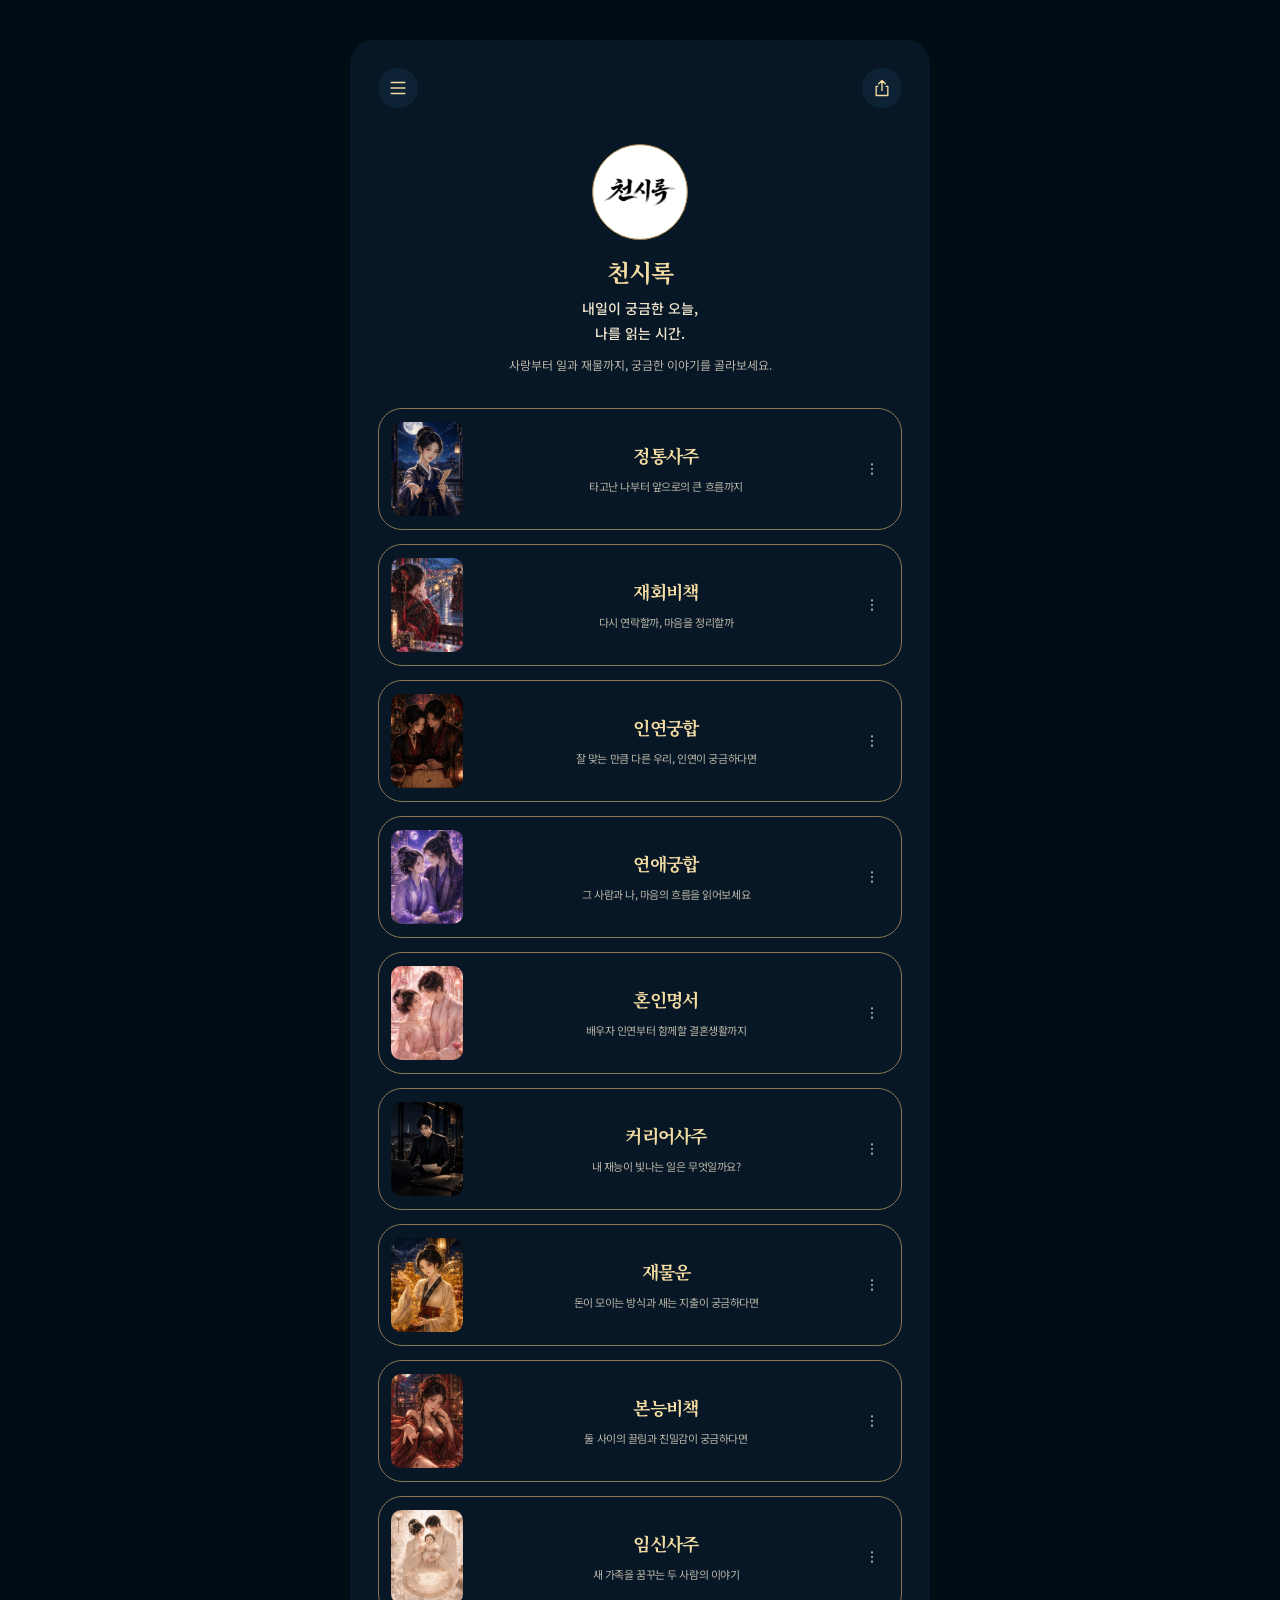
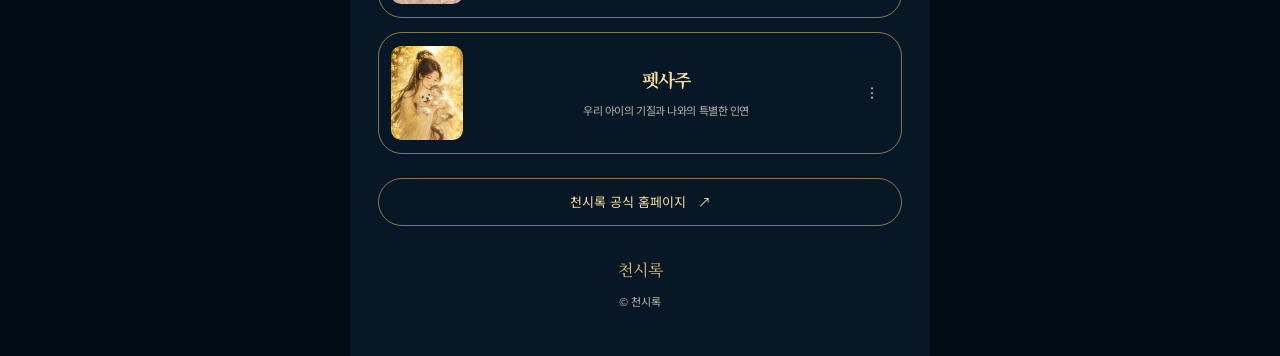
==== saju/index.html @ 18153d10 "Add independent Cheonsirok fortune product links page" ====
<!doctype html>
<html lang="ko">
<head>
  <meta charset="utf-8">
  <meta name="viewport" content="width=device-width, initial-scale=1, viewport-fit=cover">
  <meta name="theme-color" content="#071725">
  <meta name="description" content="사랑부터 일과 재물까지, 내 고민에 맞는 천시록 사주를 찾아보세요.">
  <meta property="og:type" content="website">
  <meta property="og:image" content="https://vulture-lunar.github.io/health-routine/saju/assets/jeongtong-saju.jpg">
  <meta property="og:title" content="천시록 | 내 고민에 맞는 사주 찾기">
  <meta property="og:description" content="사랑부터 일과 재물까지, 궁금한 이야기를 골라보세요.">
  <title>천시록 | 내 고민에 맞는 사주 찾기</title>
  <link rel="preconnect" href="https://fonts.googleapis.com">
  <link rel="preconnect" href="https://fonts.gstatic.com" crossorigin>
  <link rel="stylesheet" href="https://fonts.googleapis.com/css2?family=Noto+Sans+KR:wght@400;500;700;800&family=Noto+Serif+KR:wght@500;600;700&display=swap">
  <link rel="stylesheet" href="../tokens.css?v=links-20261127-1">
  <link rel="stylesheet" href="../theme.css?v=original-restored-20261124-1">
  <link rel="stylesheet" href="../collection.css?v=choice-copy-20261125-1">
  <link rel="stylesheet" href="../links.css?v=customer-copy-20261127-11">
  <link rel="stylesheet" href="page.css?v=1">
  <script src="content.js?v=1" defer></script>
  <script src="page.js?v=1" defer></script>
</head>
<body>
  <header class="channel-header">
    <div class="inner">
      <details class="channel-menu">
        <summary aria-label="메뉴 열기"><svg width="22" height="22" viewBox="0 0 24 24" fill="none" stroke="currentColor" stroke-width="1.6" aria-hidden="true"><path d="M4 6h16M4 12h16M4 18h16"/></svg></summary>
        <nav aria-label="페이지 메뉴"><a href="#top">프로필</a><a href="#readings">사주 보기</a></nav>
      </details>
      <button class="profile-share" type="button" aria-label="페이지 공유하기"><svg width="20" height="20" viewBox="0 0 24 24" fill="none" stroke="currentColor" stroke-width="1.6" stroke-linecap="round" stroke-linejoin="round" aria-hidden="true"><path d="M12 15V3m-4 4 4-4 4 4M7 10H5v11h14V10h-2"/></svg></button>
    </div>
  </header>
  <main>
    <section class="hero" id="top">
      <div class="inner">
        <div class="collection-intro">
          <div class="profile-avatar profile-wordmark" id="profile-mark" aria-hidden="true">命</div>
          <img class="profile-avatar" id="profile-avatar" alt="" width="96" height="96" hidden>
          <h1 id="page-title">천시록</h1>
          <p class="hero-copy" id="page-intro">내일이 궁금한 오늘,<br>나를 읽는 시간.</p>
          <p class="profile-description" id="page-description">사랑부터 일과 재물까지, 궁금한 이야기를 골라보세요.</p>
        </div>
      </div>
    </section>
    <section class="library" id="readings" aria-label="사주 상품 목록">
      <div class="inner">
        <h2 class="visually-hidden">궁금한 사주 이야기</h2>
        <div class="card-grid" id="reading-list"></div>
      </div>
    </section>
  </main>
  <section class="official-home"><div class="inner"><a href="https://www.cheonsirok.co.kr/" target="_blank" rel="noopener noreferrer">천시록 공식 홈페이지 <span aria-hidden="true">↗</span></a></div></section>
  <footer><div class="inner"><div class="footer-brand" id="footer-title">천시록</div><p id="footer-copyright"></p></div></footer>
  <dialog class="share-dialog" id="share-dialog" aria-labelledby="share-heading">
    <div class="share-heading"><h2 id="share-heading">링크 공유하기</h2><button type="button" id="share-close" aria-label="공유 창 닫기">×</button></div>
    <label class="visually-hidden" for="share-url">공유할 링크</label>
    <input id="share-url" type="url" readonly>
    <button type="button" id="share-copy">링크 복사</button>
    <p id="share-status" role="status" aria-live="polite"></p>
  </dialog>
</body>
</html>
---- tokens.css ----
/* Reference palette: the owner's navy, antique gold and walnut channel artwork. */
:root {
  --color-paper: #071725;
  --color-paper-2: #0d2234;
  --color-raised: #122c40;
  --color-ink: #f1e6cf;
  --color-muted: #b9b5a8;
  --color-gold: #dfbb72;
  --color-gold-light: #f4dca3;
  --color-gold-deep: #9a753b;
  --color-rule: #665536;
  --color-rule-soft: #30414b;
  --color-walnut: #302017;
  --color-shadow: #020a12;
  --color-youtube: #ff0033;
  --color-clear: transparent;
  --color-surface-glow: #173449;
  --color-gold-faint: #dfbb721a;
  --color-line-faint: #dfbb7230;
  --space-search-gap: 48px;
  --radius-panel: 20px;
  --ease-gentle: cubic-bezier(.2,.7,.2,1);
  --font-body: 'Noto Sans KR', sans-serif;
  --font-display: 'Noto Serif KR', serif;
  --space-sm: 12px;
  --space-md: 24px;
  --space-lg: 40px;
  --radius-card: 12px;
  --ink: var(--color-ink);
  --muted: var(--color-muted);
  --cream: var(--color-paper);
  --paper: var(--color-paper-2);
  --orange: var(--color-gold);
  --brand-deep: var(--color-gold-light);
  --lime: var(--color-gold-light);
  --line: var(--color-rule-soft);
  --line-2: var(--color-rule);
  --soft-bg: var(--color-raised);
  --font: var(--font-body);
  color-scheme: dark;
}

/* Approved Visual Collection proposal (04), November 2026. */
:root {
  --color-collection-surface: oklch(22% .035 245);
  --color-collection-rule: oklch(44% .025 245);
  --color-collection-rule-soft: oklch(31% .028 245);
  --collection-card-radius: 12px;
  --collection-card-gap: 12px;
}

/* Link profile layout: existing channel palette, reference proportions. */
:root {
  --color-profile-surround: #020c15;
  --color-profile-border: #8b774f;
  --color-profile-backdrop: #020a12b3;
  --radius-link: 999px;
  --radius-profile: 24px;
  --profile-width: 580px;
  --space-link-gap: 14px;
  --font-link: var(--font-body);
}
---- theme.css ----
/* Hallmark · pre-emit critique: P4 H4 E4 S5 R4 V4
 * genre: atmospheric · macrostructure: illustrated split masthead + routine archive
 * theme: custom, user-supplied channel artwork · mobile: verified before release
 */
html, body { overflow-x: clip; }
body { background: var(--color-paper); }
h1,h2,h3 { font-style: normal; overflow-wrap: anywhere; min-width: 0; }
.coral,.peach,.yellow,.green,.lavender,.blue {
  --accent: var(--color-gold); --accent-soft: var(--color-raised);
}
a:focus-visible,button:focus-visible { outline: 2px solid var(--color-gold-light); outline-offset: 4px; }
.channel-header { border-top: 3px solid var(--color-gold-deep); border-bottom: 1px solid var(--color-rule); background: var(--color-paper); }
.channel-header .inner { display:flex; align-items:center; justify-content:space-between; gap:var(--space-sm); padding-block:14px; }
.channel-brand { display:flex; align-items:center; gap:var(--space-sm); }
.channel-brand img { width:54px; height:54px; border-radius:50%; border:1px solid var(--color-gold-deep); }
.channel-brand strong { font-family:var(--font-display); font-size:20px; letter-spacing:-.04em; color:var(--color-gold-light); }
.channel-brand small { display:block; margin-top:3px; font-size:10px; color:var(--color-muted); letter-spacing:.15em; }
.channel-nav { font-size:12px; color:var(--color-gold); white-space:nowrap; border-bottom:1px solid var(--color-rule); padding-block:7px; }
.hero { background:var(--color-paper); border-bottom:1px solid var(--color-rule); }
.hero-art { position:absolute; inset:0 0 0 35%; background-image:linear-gradient(90deg,var(--color-paper),var(--color-clear) 42%),linear-gradient(0deg,var(--color-paper),var(--color-clear) 65%),url('assets/book-of-life.jpg'); background-position:center; background-size:cover; opacity:.8; pointer-events:none; }
.hero .inner { align-items:flex-start; text-align:left; padding-block:64px 48px; }
.hero::before,.hero::after,.orbit { display:none; }
.eyebrow { color:var(--color-muted); background:none; border:0; border-radius:0; padding:0; font-size:11px; letter-spacing:.08em; margin-bottom:22px; }
.eyebrow span { color:var(--color-gold); }
.hero h1 { font-family:var(--font-display); font-weight:700; font-size:clamp(32px,4vw,49px); letter-spacing:-.055em; line-height:1.5; }
.hero h1 em { color:var(--color-gold-light); }
.hero h1 em::after { display:none; }
.hero-copy { color:var(--color-ink); font-size:14px; margin:20px 0 28px; max-width:36em; }
.picker { max-width:570px; padding:22px; border:1px solid var(--color-gold-deep); border-radius:var(--radius-card); background:var(--color-paper-2); box-shadow:0 16px 40px var(--color-shadow); gap:18px; }
.picker-head b { color:var(--color-gold-light); }
.pick { background:var(--color-paper); border-color:var(--color-rule-soft); color:var(--color-ink); font-size:13px; padding:8px 12px 8px 10px; white-space:nowrap; }
.pick .tick { background:var(--color-paper); border-color:var(--color-rule); }
.pick[aria-pressed="true"] { color:var(--color-paper); background:var(--color-gold-light); border-color:var(--color-gold-light); }
.pick[aria-pressed="true"] .tick { color:var(--color-paper); background:var(--color-gold-light); border-color:var(--color-gold-deep); }
.picker-go { background:var(--color-gold); color:var(--color-paper); border-radius:6px; white-space:nowrap; }
.picker-go:not(:disabled):hover { background:var(--color-gold-light); }
.picker-go:disabled { background:var(--color-raised); color:var(--color-muted); border:1px solid var(--color-rule-soft); }
.picker-reset { white-space:nowrap; }
.library { padding-block:var(--space-lg) 24px; }
.archive-heading { margin-bottom:22px; }
.archive-heading p { color:var(--color-gold); font-size:11px; letter-spacing:.12em; margin:0 0 8px; }
.archive-heading h2,.products h2 { font-family:var(--font-display); font-size:28px; font-weight:600; margin:0; letter-spacing:-.04em; }
.filters { flex-wrap:wrap; overflow:visible; gap:8px; padding-bottom:22px; }
.filters button { color:var(--color-muted); background:var(--color-paper-2); border-color:var(--color-rule-soft); border-radius:6px; font-size:13px; padding:9px 12px; white-space:nowrap; }
.filters button[aria-pressed="true"] { background:var(--color-gold); color:var(--color-paper); border-color:var(--color-gold); box-shadow:none; }
.filters button[aria-pressed="true"] span { color:var(--color-paper); }
.card-grid { grid-template-columns:repeat(2,minmax(0,1fr)); gap:14px; }
.card { border:1px solid var(--color-rule-soft); border-radius:var(--radius-card); background:var(--color-paper-2); padding:24px; min-height:190px; gap:18px; }
.card::after { width:110px; height:110px; top:-55px; right:-55px; border-radius:50%; transform:none; border:1px solid var(--color-gold); opacity:.25; }
.card:hover { border-color:var(--color-gold-deep); box-shadow:0 8px 22px var(--color-shadow); }
.card .label { color:var(--color-gold); background:none; padding:0; font-size:12px; }
.card h3 { font-size:18px; font-weight:500; max-width:100%; }
.card-bottom { border-radius:0; border-top:1px solid var(--color-rule-soft); padding:12px 0 0; color:var(--color-gold); background:none; font-size:12px; }
.arrow { color:var(--color-gold); background:none; width:24px; height:24px; }
.card:hover .card-bottom { background:none; color:var(--color-gold-light); }
.card:hover .arrow { background:none; color:var(--color-gold-light); }
.products { padding-block:36px 48px; }
.products h2 { margin-bottom:24px; }
.products-kicker { font-size:11px; font-weight:500; }
.prod-tile { border-radius:var(--radius-card); }
.prod-tile .body { padding:16px; }
.prod-tile .n { font-size:13px; }
.prod-tile .t { font-size:11px; line-height:1.7; }
.landscape { height:180px; background:var(--color-paper) url('assets/golden-landscape.jpg') center 50% / cover; border-block:1px solid var(--color-rule); }
footer { background:var(--color-paper); border-color:var(--color-rule); }
.footer-line { color:var(--color-gold-light); }
.footer-brand { font-family:var(--font-display); color:var(--color-gold); font-size:20px; margin-bottom:8px; }
dialog.sheet { border:1px solid var(--color-rule); border-radius:16px 16px 0 0; }
dialog.sheet::backdrop { background:var(--color-shadow); opacity:.85; }
.sheet-head::before { background:none; border:1px solid var(--color-rule); border-radius:50%; right:-65px; top:-65px; }
.sheet-close { color:var(--color-gold-light); background:var(--color-raised); border-color:var(--color-rule); }
.sheet-head h3 { font-family:var(--font-display); font-weight:600; line-height:1.6; }
.memo,.prod { border-radius:var(--radius-card); }
.memo li.tip { border-color:var(--color-rule); }
.btn { color:var(--color-paper); background:var(--color-gold); border-radius:6px; white-space:nowrap; }
.btn:hover { background:var(--color-gold-light); }
.match .both { color:var(--color-paper); }
@media(min-width:1200px) { .hero-art { background-size:auto 100%; background-repeat:no-repeat; background-position:right center; } }
@media(max-width:767px) {
 .channel-brand strong { font-size:17px; }
 .channel-brand img { width:44px; height:44px; }
 .hero-art { inset:0 0 auto; height:245px; opacity:.95; background-image:linear-gradient(0deg,var(--color-paper),var(--color-clear) 50%),url('assets/book-of-life.jpg'); background-position:center 55%; }
 .hero .inner { padding-top:230px; padding-bottom:32px; }
 .hero h1 { font-size:clamp(28px,6.8vw,43px); line-height:1.5; }
 .hero-copy { font-size:13px; }
 .eyebrow { margin-bottom:16px; }
 .picker { max-width:none; padding:18px; gap:16px; }
 .card-grid { grid-template-columns:minmax(0,1fr); }
 .card { min-height:165px; padding:20px; gap:14px; }
 .archive-heading h2,.products h2 { font-size:25px; }
 .landscape { height:130px; }
}
@media(max-width:374px) {
 .inner { padding-inline:16px; }
 .channel-brand strong { font-size:15px; }
 .channel-brand small { font-size:9px; letter-spacing:.08em; }
 .channel-nav { font-size:11px; }
 .picker { padding:14px; }
 .picker-head b { font-size:14px; }
 .picker-head span { font-size:11px; }
 .pick { font-size:12px; padding:7px 10px; }
 .picker-go { font-size:12px; }
 .picker-reset { font-size:11px; }
 .prod { grid-template-columns:64px minmax(0,1fr); gap:10px; padding:12px; }
 .prod img { width:64px; height:64px; }
 .prod-tile .body { padding:12px; }
}

/* Approved illustration thumbnails: left image, right concern and action. */
.card { display:grid; grid-template-columns:96px minmax(0,1fr); grid-template-rows:auto 1fr auto; column-gap:18px; row-gap:10px; min-height:164px; padding:20px; }
.routine-thumb { grid-column:1; grid-row:1 / 4; width:96px; height:96px; object-fit:cover; align-self:center; border:1px solid var(--color-rule); border-radius:8px; }
.card-top,.card h3,.card-bottom { grid-column:2; }
.card h3 { font-size:16px; line-height:1.6; }
.card-bottom { width:100%; font-weight:500; padding-top:9px; }
@media(max-width:767px) { .card { grid-template-columns:84px minmax(0,1fr); padding:16px; column-gap:14px; min-height:152px; } .routine-thumb { width:84px; height:84px; } }
@media(max-width:374px) { .card { grid-template-columns:70px minmax(0,1fr); padding:14px; column-gap:12px; } .routine-thumb { width:70px; height:70px; } .card h3 { font-size:14px; } }

/* Direct concern search, above the existing picker. */
.concern-search { width:100%; max-width:570px; margin-bottom:20px; }
.concern-search label { display:block; color:var(--color-gold-light); font-size:14px; font-weight:700; margin-bottom:10px; }
.search-field { display:flex; gap:8px; padding:6px; background:var(--color-paper-2); border:1px solid var(--color-gold-deep); border-radius:8px; }
.search-field:focus-within { outline:2px solid var(--color-gold-light); outline-offset:3px; }
.search-field input { flex:1; min-width:0; width:100%; font:inherit; font-size:16px; color:var(--color-ink); background:none; border:0; padding:10px; outline:none; }
.search-field input::placeholder { color:var(--color-muted); opacity:1; }
.search-feedback { margin-top:12px; background:var(--color-paper-2); border:1px solid var(--color-rule); border-radius:8px; padding:12px; }
.search-summary { display:flex; align-items:flex-start; justify-content:space-between; gap:12px; }
.search-summary p { margin:0; color:var(--color-muted); font-size:12px; line-height:1.7; }
.search-summary button { flex:none; border:0; background:none; color:var(--color-gold); cursor:pointer; font-size:12px; padding:0; white-space:nowrap; }
.search-results { max-height:320px; overflow-y:auto; overscroll-behavior:contain; }
.search-result { display:flex; align-items:center; gap:12px; width:100%; text-align:left; background:none; border:0; border-top:1px solid var(--color-rule-soft); padding:12px 2px; cursor:pointer; margin-top:8px; }
.search-result img { flex:none; width:44px; height:44px; object-fit:cover; border-radius:5px; }
.search-result > span:nth-child(2) { flex:1; min-width:0; }
.search-result small { display:block; color:var(--color-gold); font-size:11px; margin-bottom:4px; }
.search-result strong { display:block; color:var(--color-ink); font-size:13px; font-weight:500; overflow-wrap:anywhere; }
.search-result > span:last-child { color:var(--color-gold); }
@media(max-width:767px) { .concern-search { max-width:none; } }
@media(max-width:374px) { .search-field input { padding:10px 6px; } }

/* A quieter search entrance, generous breathing room and softer gold details. */
.hero-copy { color:var(--color-muted); margin-bottom:36px; line-height:1.9; }
.concern-search { margin-bottom:var(--space-search-gap); }
.concern-search label { font-family:var(--font-display); font-size:24px; font-weight:600; line-height:1.6; letter-spacing:-.045em; margin-bottom:8px; }
.search-hint { font-size:12px; line-height:1.8; color:var(--color-muted); margin:0 0 18px; }
.search-field { align-items:center; padding:7px; gap:0; border-radius:14px; border-color:var(--color-rule); background:var(--color-paper-2); box-shadow:0 8px 24px var(--color-shadow); transition:border-color .2s var(--ease-gentle); }
.search-icon { color:var(--color-gold); flex:none; margin-left:12px; margin-right:4px; }
.search-field input { padding:12px 8px; }
.search-feedback { border-radius:14px; padding:16px; border-color:var(--color-rule-soft); }
.picker { padding:26px; border-color:var(--color-rule); border-radius:var(--radius-panel); background:linear-gradient(145deg,var(--color-raised),var(--color-paper-2) 65%); box-shadow:inset 0 1px 0 var(--color-line-faint),0 12px 32px var(--color-shadow); gap:22px; }
.picker-head { align-items:center; padding-bottom:16px; border-bottom:1px solid var(--color-rule-soft); }
.picker-head b { font-size:17px; font-weight:700; letter-spacing:-.04em; }
.picker-head span { font-size:11px; }
.picker-chips { gap:10px 8px; }
.pick { padding:10px 14px 10px 11px; font-weight:500; border-color:var(--color-rule-soft); background:var(--color-paper-2); transition:background .18s var(--ease-gentle),border-color .18s var(--ease-gentle); }
.pick:hover { background:var(--color-gold-faint); border-color:var(--color-gold-deep); }
.pick[aria-pressed="true"] { font-weight:700; background:var(--color-gold-light); }
.picker-go { border-radius:10px; height:52px; }
.picker-go:not(:disabled) { box-shadow:0 4px 16px var(--color-gold-faint); }
.library { padding-top:56px; }
.archive-heading { margin-bottom:28px; }
.filters { gap:10px 8px; padding-bottom:26px; }
.filters button { border-radius:99px; padding:9px 15px; font-weight:500; }
.card-grid { gap:18px; }
.card { border-radius:16px; padding:22px; background:linear-gradient(135deg,var(--color-paper-2),var(--color-paper)); transition:transform .2s var(--ease-gentle),border-color .2s var(--ease-gentle),box-shadow .2s var(--ease-gentle); }
.card::after { display:none; }
.routine-thumb { border-radius:12px; border-color:var(--color-gold-deep); box-shadow:0 4px 16px var(--color-shadow); }
.card-bottom { border-top-color:var(--color-line-faint); font-size:12px; }
.prod-tile { border-radius:16px; }
@media(min-width:768px) {
 .hero-art { inset:0 0 auto 32%; height:740px; background-size:auto 100%; background-position:right top; background-repeat:no-repeat; }
 .hero .inner { padding-bottom:64px; }
}
@media(max-width:767px) {
 .hero-copy { margin-bottom:32px; }
 .concern-search label { font-size:22px; }
 .picker { padding:22px 20px; gap:20px; }
 .card { padding:18px; column-gap:16px; min-height:160px; }
 .library { padding-top:40px; }
}
@media(max-width:374px) {
 .concern-search label { font-size:20px; }
 .search-icon { width:18px; height:18px; margin-left:8px; }
 .search-field input { padding-inline:6px; }
 .picker { padding:20px 16px; }
 .picker-head b { font-size:16px; }
 .pick { padding:9px 12px 9px 10px; }
 .card { padding:16px; column-gap:12px; }
}

/* Channel shortcuts in the page header. */
.header-links { display:flex; align-items:center; gap:20px; }
.channel-youtube { display:inline-flex; align-items:center; justify-content:center; gap:9px; border:1px solid var(--color-rule); border-radius:99px; padding:10px 16px; color:var(--color-gold-light); background:var(--color-gold-faint); font-size:12px; white-space:nowrap; transition:border-color .2s var(--ease-gentle),background .2s var(--ease-gentle); }
.channel-youtube:hover { border-color:var(--color-gold); background:var(--color-raised); }
@media(max-width:600px) {
 .channel-header .inner { flex-wrap:wrap; gap:14px; }
 .header-links { width:100%; justify-content:space-between; gap:12px; padding-top:12px; border-top:1px solid var(--color-rule-soft); }
 .channel-youtube { padding:8px 14px; }
}

/* One latest related Short, followed by up to three popular related Shorts. */
.shorts-section { margin-top:28px; padding-top:24px; border-top:1px solid var(--color-rule); }
.shorts-heading > span { color:var(--color-gold); font-size:11px; letter-spacing:.04em; }
.shorts-heading h4 { margin:6px 0 18px; font-family:var(--font-display); font-size:22px; font-weight:600; color:var(--color-ink); letter-spacing:-.04em; }
.short-main { display:grid; grid-template-columns:minmax(0,.85fr) minmax(0,1fr); align-items:center; gap:18px; padding:14px; border:1px solid var(--color-rule); border-radius:16px; background:var(--color-paper-2); }
.short-poster { position:relative; display:block; overflow:hidden; border-radius:10px; background:var(--color-paper); aspect-ratio:9 / 16; }
.short-poster img { display:block; width:100%; height:100%; object-fit:cover; }
.short-play { position:absolute; bottom:10px; right:10px; width:32px; height:32px; display:grid; place-items:center; border:1px solid var(--color-gold); border-radius:50%; background:var(--color-paper); color:var(--color-gold-light); font-size:12px; }
.short-main-copy { display:flex; flex-direction:column; align-items:flex-start; gap:14px; min-width:0; }
.short-badge { color:var(--color-gold); font-size:10px; line-height:1.7; }
.short-main-copy > strong { font-size:17px; font-weight:600; line-height:1.7; letter-spacing:-.035em; overflow-wrap:anywhere; }
.short-meta { display:block; font-size:10px; line-height:1.8; color:var(--color-muted); font-weight:400; }
.short-watch { font-size:11px; color:var(--color-gold-light); padding-bottom:4px; border-bottom:1px solid var(--color-rule); }
.short-related-label { display:flex; justify-content:space-between; align-items:center; gap:12px; margin:22px 0 12px; font-size:13px; font-weight:600; }
.short-related-label > span { font-size:11px; font-weight:400; color:var(--color-muted); }
.short-related { display:flex; flex-direction:column; gap:12px; }
.short-small { display:grid; grid-template-columns:60px minmax(0,1fr) 14px; gap:14px; align-items:center; border-bottom:1px solid var(--color-rule-soft); padding-bottom:12px; }
.short-small .short-poster { width:60px; border-radius:6px; }
.short-small .short-play { display:none; }
.short-small strong { display:block; font-size:12px; font-weight:500; line-height:1.65; margin-bottom:6px; overflow-wrap:anywhere; }
.short-out { color:var(--color-gold); font-size:12px; }
.short-main:hover,.short-small:hover { border-color:var(--color-gold-deep); }
.shorts-checked { font-size:10px; color:var(--color-muted); line-height:1.8; margin:12px 0 0; }
@media(max-width:374px) { .short-main { padding:10px; gap:12px; } .short-main-copy { gap:10px; } .short-main-copy > strong { font-size:14px; } .shorts-heading h4 { font-size:20px; } }

/* Product carousel: retain all products and official destination links. */
.products h2 { margin-bottom:12px; }
.products-intro { color:var(--color-muted); font-size:13px; line-height:1.8; margin:0 0 22px; }
.prod-grid { display:flex; gap:16px; overflow-x:auto; overscroll-behavior-x:contain; scroll-snap-type:x mandatory; scrollbar-width:thin; scrollbar-color:var(--color-gold-deep) var(--color-paper-2); padding:4px 4px 18px; }
.prod-grid:focus-visible { outline:2px solid var(--color-gold); outline-offset:4px; border-radius:12px; }
.prod-grid .prod-tile { flex:0 0 204px; min-width:0; scroll-snap-align:start; }
.prod-grid .prod-tile img { aspect-ratio:1; object-fit:cover; }
.prod-grid .prod-tile .n { font-size:13px; line-height:1.65; }
.prod-grid .prod-tile .t { font-size:11px; line-height:1.7; }
.product-carousel-toolbar { display:flex; justify-content:space-between; align-items:center; gap:12px; padding-top:14px; }
.product-swipe-hint { color:var(--color-muted); font-size:12px; margin:0; }
.product-carousel-controls { display:flex; align-items:center; gap:8px; }
#product-position { font-size:12px; color:var(--color-gold); font-variant-numeric:tabular-nums; margin-right:6px; white-space:nowrap; }
.product-carousel-controls button { width:42px; height:42px; border:1px solid var(--color-rule); border-radius:50%; background:var(--color-paper-2); color:var(--color-gold-light); cursor:pointer; font-size:20px; }
.product-carousel-controls button:disabled { opacity:.35; cursor:default; }
.product-carousel-controls button:not(:disabled):hover { border-color:var(--color-gold); background:var(--color-raised); }
/* A prominent channel invitation at the bottom of the page. */
.youtube-banner { padding-block:40px; background:var(--color-paper); }
.youtube-panel { display:grid; grid-template-columns:88px minmax(0,1fr) auto; align-items:center; gap:28px; padding:32px; border:1px solid var(--color-gold-deep); border-radius:20px; background:linear-gradient(120deg,var(--color-raised),var(--color-paper-2)); box-shadow:inset 0 1px 0 var(--color-line-faint); }
.youtube-emblem { width:88px; height:88px; border-radius:50%; border:1px solid var(--color-gold); }
.youtube-copy p { font-size:11px; letter-spacing:.08em; color:var(--color-gold); margin:0 0 10px; }
.youtube-copy h2 { font-family:var(--font-display); font-size:26px; font-weight:600; color:var(--color-gold-light); line-height:1.6; letter-spacing:-.04em; margin:0; }
.youtube-copy > span { display:block; margin-top:10px; font-size:12px; line-height:1.8; color:var(--color-muted); }
.youtube-cta { display:inline-flex; align-items:center; justify-content:center; gap:10px; min-height:52px; padding:12px 20px; border-radius:10px; background:var(--color-gold); color:var(--color-paper); font-size:13px; font-weight:700; white-space:nowrap; }
.youtube-cta:hover { background:var(--color-gold-light); }
@media(max-width:767px) {
 .prod-grid .prod-tile { flex-basis:150px; }
 .prod-grid { gap:12px; }
 .prod-grid .prod-tile .body { padding:12px; }
 .products-intro { font-size:12px; }
 .youtube-banner { padding-block:28px; }
 .youtube-panel { grid-template-columns:60px minmax(0,1fr); gap:18px; padding:24px 20px; }
 .youtube-emblem { width:60px; height:60px; align-self:start; margin-top:4px; }
 .youtube-copy h2 { font-size:21px; }
 .youtube-copy > span { font-size:11px; }
 .youtube-copy p { font-size:10px; letter-spacing:0; }
 .youtube-cta { grid-column:1 / -1; width:100%; margin-top:4px; }
}
@media(max-width:374px) {
 .prod-grid .prod-tile { flex-basis:140px; }
 .product-swipe-hint { font-size:10px; }
 .product-carousel-controls button { width:38px; height:38px; }
 .youtube-panel { gap:14px; padding:22px 16px; grid-template-columns:48px minmax(0,1fr); }
 .youtube-emblem { width:48px; height:48px; }
 .youtube-copy h2 { font-size:19px; }
}

/* Four products per swipe page, with native touch and desktop dragging. */
.prod-grid { gap:16px; padding:4px 0 16px; cursor:grab; user-select:none; }
.product-page { flex:0 0 100%; min-width:0; display:grid; grid-template-columns:repeat(4,minmax(0,1fr)); gap:16px; scroll-snap-align:start; scroll-snap-stop:always; align-content:start; }
.prod-grid .prod-tile { min-width:0; scroll-snap-align:none; }
.prod-grid .prod-tile:hover { transform:none; }
.prod-grid.is-dragging { cursor:grabbing; scroll-snap-type:none; }
.prod-grid.is-dragging a { cursor:grabbing; }
/* A single clear channel link, directly after the products and before the closing artwork. */
.youtube-banner { padding-block:0 48px; }
.youtube-channel-card { display:flex; align-items:center; gap:22px; padding:28px 0; border-block:1px solid var(--color-rule); }
.youtube-avatar { flex:none; width:64px; height:64px; border-radius:50%; border:1px solid var(--color-gold-deep); }
.youtube-channel-info { flex:1; min-width:0; }
.youtube-wordmark { display:flex; align-items:center; gap:7px; font-size:12px; color:var(--color-ink); font-weight:700; }
.youtube-wordmark svg { color:var(--color-youtube); }
.youtube-channel-info h2 { font-family:var(--font-display); font-size:23px; font-weight:600; color:var(--color-gold-light); margin:8px 0; letter-spacing:-.04em; }
.youtube-channel-info p { font-size:12px; line-height:1.8; color:var(--color-muted); margin:0; }
.youtube-channel-action { display:flex; gap:12px; align-items:center; flex:none; color:var(--color-gold-light); font-size:13px; padding:13px 18px; border:1px solid var(--color-gold-deep); border-radius:99px; white-space:nowrap; }
.youtube-channel-card:hover .youtube-channel-action { background:var(--color-gold); color:var(--color-paper); }
@media(max-width:767px) {
 .product-page { grid-template-columns:repeat(2,minmax(0,1fr)); gap:12px; }
 .youtube-banner { padding-block:0 32px; }
 .youtube-channel-card { display:grid; grid-template-columns:56px minmax(0,1fr); gap:18px; padding-block:24px; }
 .youtube-avatar { width:56px; height:56px; }
 .youtube-channel-info h2 { font-size:21px; }
 .youtube-channel-action { grid-column:1 / -1; justify-content:center; border-radius:10px; }
}

/* Clear main Short title, followed by a single row of thumbnail-only links. */
.shorts-heading h4 { margin:0 0 20px; }
.short-main { display:flex; flex-direction:column; align-items:center; gap:16px; border:0; padding:0; background:none; }
.short-main > .short-poster { width:min(100%,240px); border:1px solid var(--color-rule); border-radius:14px; }
.short-main-copy { display:block; width:100%; text-align:center; }
.short-main-copy > strong { font-size:16px; font-weight:600; line-height:1.8; max-width:30em; margin-inline:auto; text-wrap:pretty; }
.short-main:hover > .short-poster { border-color:var(--color-gold); }
.short-related-label { margin:26px 0 14px; color:var(--color-gold-light); font-weight:500; }
.short-related { display:grid; grid-template-columns:repeat(3,minmax(0,1fr)); gap:10px; }
.short-small { display:block; min-width:0; padding:0; border:0; border-radius:8px; }
.short-small .short-poster { width:100%; border-radius:8px; border:1px solid var(--color-rule-soft); }
.short-small:hover .short-poster { border-color:var(--color-gold); }
.short-small .short-play { display:none; }
@media(max-width:374px) { .short-main > .short-poster { width:210px; max-width:100%; } .short-main-copy > strong { font-size:15px; } .short-related { gap:8px; } }

/* Keep secondary Shorts in one horizontal row at every viewport width. */
.short-related { display:flex; flex-direction:row; flex-wrap:nowrap; align-items:flex-start; gap:10px; }
.short-related .short-small { flex:0 0 calc((100% - 20px) / 3); min-width:0; }
@media(max-width:374px) { .short-related { gap:8px; } .short-related .short-small { flex-basis:calc((100% - 16px) / 3); } }

/* Load the main YouTube player only after an explicit play action. */
.short-video-shell { width:240px; max-width:100%; aspect-ratio:9 / 16; border:1px solid var(--color-rule); border-radius:14px; overflow:hidden; background:var(--color-paper); }
.short-launch { position:relative; display:block; width:100%; height:100%; padding:0; border:0; background:none; cursor:pointer; }
.short-launch img { display:block; width:100%; height:100%; object-fit:cover; }
.short-launch .short-play { inset:50% auto auto 50%; transform:translate(-50%,-50%); width:62px; height:62px; font-size:23px; padding-left:3px; color:var(--color-paper); background:var(--color-gold-light); border:1px solid var(--color-gold); box-shadow:0 4px 24px var(--color-shadow); }
.short-launch:hover .short-play { background:var(--color-gold); }
.short-launch:focus-visible { outline-offset:-5px; }
.short-video-shell iframe { display:block; width:100%; height:100%; border:0; }
@media(max-width:374px) { .short-video-shell { width:210px; } }

/* Reviewed product information, reachable from the carousel and concern recommendations. */
.prod-tile { width:100%; padding:0; cursor:pointer; text-align:left; font:inherit; color:var(--color-ink); }
.product-open-text { display:block; color:var(--color-gold); font-size:11px; margin-top:8px; }
.product-wordmark { display:flex; flex-direction:column; align-items:center; justify-content:center; gap:10px; width:100%; aspect-ratio:1; background:var(--color-raised); color:var(--color-gold); font-size:19px; letter-spacing:.12em; }
.product-wordmark > span { font-family:var(--font-display); font-size:25px; letter-spacing:-.03em; }
.product-audience,.product-caution-preview { grid-column:1 / -1; margin:0; padding:12px; border-radius:10px; font-size:12px; line-height:1.8; }
.product-audience { background:var(--color-paper); color:var(--color-muted); }
.product-caution-preview { border:1px solid var(--color-rule); color:var(--color-muted); }
.product-audience b,.product-caution-preview b { display:block; font-size:11px; font-weight:600; color:var(--color-gold); margin-bottom:4px; }
.product-card-actions { grid-column:1 / -1; display:grid; grid-template-columns:repeat(2,minmax(0,1fr)); gap:8px; }
.product-card-actions .btn { grid-column:auto; font-size:12px; }
.product-info-button { cursor:pointer; padding:10px 8px; min-height:46px; border:1px solid var(--color-gold-deep); border-radius:6px; font-size:12px; white-space:nowrap; color:var(--color-gold-light); background:var(--color-paper); }
.product-info-button:hover { background:var(--color-raised); }
.product-guide-head { padding-top:28px; }
.product-guide-identity { display:flex; align-items:center; gap:16px; margin:18px 0; padding-right:10px; }
.product-guide-identity img { width:84px; height:84px; object-fit:cover; border:1px solid var(--color-rule); border-radius:12px; }
.product-guide-identity > div { flex:1; min-width:0; }
.product-kind { display:block; font-size:10px; color:var(--color-gold); }
.product-guide-identity h3 { margin:7px 0 0; padding:0; font-size:21px; line-height:1.6; }
.sheet-head .guide-headline { color:var(--color-gold-light); font-size:17px; line-height:1.7; font-weight:600; margin-bottom:12px; }
.guide-section { margin-top:24px; padding-bottom:22px; border-bottom:1px solid var(--color-rule-soft); }
.guide-section h4 { color:var(--color-gold-light); margin:0 0 12px; font-size:15px; font-weight:600; line-height:1.6; }
.guide-section p { margin:0; color:var(--color-ink); font-size:13px; line-height:1.9; }
.guide-list { padding-left:18px; margin:0; display:grid; gap:8px; font-size:13px; color:var(--color-ink); line-height:1.9; }
.guide-list li::marker { color:var(--color-gold); }
.guide-ingredients { display:flex; flex-wrap:wrap; gap:7px; }
.guide-ingredients > span { font-size:12px; padding:7px 10px; border-radius:8px; background:var(--color-raised); border:1px solid var(--color-rule-soft); line-height:1.65; }
.guide-section .guide-small-note,.guide-small-note { font-size:11px; line-height:1.8; color:var(--color-muted); margin:12px 0 0; }
.guide-cautions { padding:18px; border:1px solid var(--color-rule); border-radius:12px; background:var(--color-gold-faint); }
.guide-cautions .guide-allergens { color:var(--color-gold-light); font-size:12px; font-weight:700; margin-bottom:12px; }
.guide-sources { margin-top:22px; font-size:12px; color:var(--color-muted); }
.guide-sources summary { cursor:pointer; padding-block:8px; }
.guide-sources a { display:block; color:var(--color-gold); font-size:11px; line-height:1.8; padding:5px 0; }
.guide-purchase { margin-top:24px; font-size:13px; }
@media(max-width:374px) { .product-info-button,.product-card-actions .btn { font-size:11px; } .product-guide-identity { gap:12px; } .product-guide-identity img { width:64px; height:64px; } .product-guide-identity h3 { font-size:18px; } .guide-cautions { padding:14px; } }

/* Explain the ingredient-to-benefit connection in readable, distinct rows. */
.ingredient-roles { display:grid; gap:16px; }
.ingredient-role { padding:15px; border:1px solid var(--color-rule-soft); border-radius:10px; background:var(--color-paper-2); }
.ingredient-role-head { display:flex; flex-direction:column; align-items:flex-start; gap:6px; margin-bottom:10px; }
.ingredient-role-head h5 { color:var(--color-gold-light); font-size:14px; font-weight:600; line-height:1.7; margin:0; }
.ingredient-role-head > span { font-size:10px; line-height:1.6; color:var(--color-muted); }
.ingredient-role p { color:var(--color-ink); font-size:13px; line-height:1.9; }
.product-guide-head > p:not(.guide-headline) { font-size:14px; line-height:1.95; }
@media(max-width:374px) { .ingredient-role { padding:13px; } }

/* Concern questions: short, sourced explanations revealed on request. */
.memo .insight-intro { margin:8px 0 16px; color:var(--muted); font-size:12px; line-height:1.7; }
.insight-list { margin-top:12px; }
.insight-item { border-top:1px solid var(--color-rule); }
.insight-item:last-child { border-bottom:1px solid var(--color-rule); }
.insight-item summary { display:flex; align-items:center; gap:12px; justify-content:space-between; padding:17px 0; cursor:pointer; list-style:none; font-size:14px; font-weight:600; line-height:1.65; color:var(--color-gold-light); }
.insight-item summary::-webkit-details-marker { display:none; }
.insight-item summary::after { content:'+'; flex:none; font-size:20px; font-weight:400; }
.insight-item[open] summary::after { content:'−'; }
.insight-item summary:focus-visible { outline:2px solid currentColor; outline-offset:3px; border-radius:4px; }
.insight-answer { padding:0 0 18px; }
.insight-answer p { color:var(--color-ink); margin:0; font-size:13px; line-height:1.95; }
.insight-answer a { display:inline-block; margin-top:12px; font-size:10px; line-height:1.6; color:var(--color-muted); text-underline-offset:3px; }
@media(prefers-reduced-motion:no-preference) { .insight-item[open] .insight-answer { animation:insight-reveal .18s ease-out; } }
@keyframes insight-reveal { from { opacity:0; transform:translateY(-3px); } to { opacity:1; transform:translateY(0); } }

/* Product keywords disclose their matching ingredient explanations. */
.product-keywords { display:flex; flex-wrap:wrap; gap:8px; margin:0; padding:0; list-style:none; }
.product-keywords li { margin:0; padding:0; }
.product-point-button { display:flex; align-items:center; gap:10px; min-height:44px; padding:9px 12px; border:1px solid var(--color-gold-deep); border-radius:7px; background:var(--color-gold-faint); color:var(--color-gold-light); font:inherit; font-size:12px; font-weight:600; line-height:1.6; cursor:pointer; text-align:left; }
.product-point-button > span { font-size:15px; font-weight:400; }
.product-point-button:hover { background:var(--color-raised); }
.product-point-button[aria-expanded="true"] { color:var(--color-paper); background:var(--color-gold-light); border-color:var(--color-gold-light); }
.guide-section .point-hint { margin:-4px 0 14px; font-size:11px; color:var(--color-muted); line-height:1.8; }
.product-point-panel { margin-top:14px; padding:17px; border:1px solid var(--color-rule-soft); border-radius:10px; background:var(--color-paper-2); }
.product-point-panel[hidden] { display:none; }
.point-explanation + .point-explanation { border-top:1px solid var(--color-rule-soft); padding-top:14px; margin-top:14px; }
.point-explanation h5 { margin:0 0 8px; color:var(--color-gold-light); font-size:14px; line-height:1.7; overflow-wrap:anywhere; }
.point-explanation p,.product-point-panel > p { margin:0; color:var(--color-ink); font-size:13px; line-height:1.9; }

/* Short paragraphs keep ingredient notes easy to read on mobile. */
.point-explanation p + p { margin-top:12px; }

/* Definition → expected role → mechanism, consistently for each ingredient. */
.ingredient-steps { display:grid; gap:22px; margin:18px 0 0; }
.ingredient-step dt { display:flex; flex-wrap:wrap; align-items:center; gap:10px; margin:0 0 10px; color:var(--color-gold-light); font-size:13px; font-weight:700; line-height:1.6; }
.ingredient-step-label { display:inline-flex; align-items:center; justify-content:center; min-width:62px; padding:5px 10px; border:1px solid var(--color-gold); border-radius:7px; background:var(--color-gold-light); color:var(--color-paper); font-size:13px; font-weight:800; line-height:1.4; letter-spacing:.02em; box-sizing:border-box; }
.ingredient-step dd { margin:0; color:var(--color-ink); font-size:13px; line-height:1.9; overflow-wrap:anywhere; }
---- collection.css ----
/* Hallmark · macrostructure: Visual Collection · theme: user-selected proposal 04
 * genre: atmospheric editorial · nav: channel disclosure menu · footer: existing masthead
 * pre-emit critique: P5 H4 E4 S5 R4 V5 · references: approved mobile home and ingredient view
 */
html,body { overflow-x:clip; }
h1,h2,h3,h4,h5 { font-style:normal; min-width:0; overflow-wrap:anywhere; }
.inner { max-width:1120px; }
.channel-header { border-top:0; border-bottom:1px solid var(--color-collection-rule-soft); }
.channel-header .inner { padding-block:14px; position:relative; }
.channel-brand img { width:42px; height:42px; border:0; }
.channel-brand strong { font-size:21px; color:var(--color-ink); font-weight:700; }
.channel-brand small { font-size:10px; letter-spacing:.08em; }
.channel-menu { position:relative; flex:none; }
.channel-menu summary { display:grid; place-items:center; width:44px; height:44px; cursor:pointer; list-style:none; color:var(--color-ink); border-radius:8px; }
.channel-menu summary::-webkit-details-marker { display:none; }
.channel-menu summary:hover { background:var(--color-paper-2); }
.channel-menu summary:focus-visible { outline:2px solid var(--color-gold-light); outline-offset:3px; }
.channel-menu summary:active { opacity:.7; }
.channel-menu[open] summary { background:var(--color-raised); }
.channel-menu nav { position:absolute; z-index:20; top:calc(100% + 8px); right:0; width:190px; padding:8px; border:1px solid var(--color-collection-rule); border-radius:10px; background:var(--color-paper-2); }
.channel-menu nav a { display:block; padding:12px; min-height:44px; font-size:13px; color:var(--color-ink); white-space:nowrap; border-radius:5px; }
.channel-menu nav a:hover { color:var(--color-gold-light); background:var(--color-raised); }
/* The masthead illustration is a real image; the page remains semantic, selectable UI. */
.hero { background:var(--color-paper); border-bottom:0; }
.hero .inner { display:grid; grid-template-columns:minmax(0,1fr); align-items:start; gap:24px; padding-top:0; padding-bottom:24px; text-align:left; }
.collection-intro,.collection-tools { min-width:0; width:100%; }
.collection-banner { display:block; width:100%; height:auto; aspect-ratio:3 / 1; object-fit:cover; }
.hero h1 { font-family:var(--font-display); font-size:clamp(25px,3.2vw,36px); line-height:1.55; font-weight:700; letter-spacing:-.05em; color:var(--color-ink); margin:14px 0 0; }
.hero h1 span { display:block; font-family:var(--font-body); font-size:.73em; line-height:1.7; font-weight:500; letter-spacing:-.04em; margin-top:2px; }
.hero-copy { color:var(--color-muted); font-size:12px; line-height:1.8; margin:10px 0 0; }
.hero-copy br { display:none; }
.concern-search { width:100%; max-width:none; margin-bottom:24px; }
.concern-search label { color:var(--color-ink); font-family:var(--font-body); font-size:20px; line-height:1.6; font-weight:700; margin-bottom:8px; }
.search-hint { font-size:12px; line-height:1.8; margin-bottom:12px; }
.search-field { min-height:50px; border:1px solid var(--color-collection-rule); border-radius:10px; padding:4px 8px; background:var(--color-paper-2); box-shadow:none; }
.search-icon { margin-left:6px; color:var(--color-ink); }
.search-field input { padding:10px 8px; font-size:16px; }
.picker { padding:0; margin:0; max-width:none; width:100%; background:none; border:0; border-radius:0; box-shadow:none; gap:16px; }
.picker-head { border:0; padding:0; gap:12px; }
.picker-head b { color:var(--color-ink); font-size:18px; }
.picker-head span { font-size:11px; }
.picker-chips { display:grid; grid-template-columns:repeat(4,minmax(0,1fr)); gap:8px; width:100%; }
.pick { position:relative; justify-content:center; min-width:0; min-height:44px; padding:8px 5px; border-radius:9px; border-color:var(--color-collection-rule); background:var(--color-clear); color:var(--color-ink); font-size:12px; white-space:nowrap; }
.pick .tick { display:none; }
.pick:hover { background:var(--color-paper-2); border-color:var(--color-gold); }
.pick[aria-pressed="true"] { color:var(--color-paper); background:var(--color-gold); border-color:var(--color-gold-light); font-weight:700; }
.pick[aria-pressed="true"]::after { content:'✓'; position:absolute; right:3px; top:1px; font-size:9px; }
.picker-actions { width:100%; }
.picker-go { min-height:48px; height:auto; font-size:14px; border-radius:8px; box-shadow:none; }
.picker-go:not(:disabled) { color:var(--color-paper); background:linear-gradient(120deg,var(--color-gold-light),var(--color-gold)); }
.picker-go:disabled { color:var(--color-muted); background:var(--color-paper-2); border-color:var(--color-collection-rule-soft); }
.picker-reset { font-size:12px; }
/* Two image-led topic cards on phones, with a consistent visual rhythm. */
.library { padding-block:12px 40px; }
.archive-heading { margin-bottom:18px; }
.archive-heading > p,.products-kicker { display:none; }
.archive-heading h2,.products h2 { font-family:var(--font-body); font-size:24px; line-height:1.6; font-weight:700; letter-spacing:-.045em; color:var(--color-ink); }
.filters { flex-wrap:nowrap; overflow-x:auto; max-width:100%; gap:6px; padding:0 0 18px; scrollbar-width:none; }
.filters::-webkit-scrollbar { display:none; }
.filters button { flex:none; min-height:40px; font-size:12px; padding:8px 12px; border-radius:8px; border-color:var(--color-collection-rule-soft); background:none; }
.filters button span { display:none; }
.filters button[aria-pressed="true"] { color:var(--color-paper); background:var(--color-gold); border-color:var(--color-gold); }
.card-grid { grid-template-columns:repeat(2,minmax(0,1fr)); gap:var(--collection-card-gap); }
.card { display:flex; flex-direction:column; align-items:stretch; gap:10px; min-height:0; padding:14px; position:relative; border:1px solid var(--color-collection-rule); border-radius:var(--collection-card-radius); background:var(--color-collection-surface); box-shadow:none; text-align:left; transition:none; }
.card::after { display:none; }
.routine-thumb { display:block; width:100%; height:auto; aspect-ratio:1.15; object-fit:cover; object-position:center; align-self:stretch; border:0; border-radius:7px; box-shadow:none; }
.card .card-top { display:block; margin-top:2px; }
.card .label { display:inline-block; color:var(--color-ink); padding:3px 7px; border:1px solid var(--color-collection-rule); border-radius:99px; font-size:10px; line-height:1.5; font-weight:500; background:none; }
.card h3 { color:var(--color-ink); font-size:17px; line-height:1.6; font-weight:700; margin:0; padding:0 18px 0 0; max-width:none; }
.card-bottom { border:0; padding:0; background:none; display:flex; justify-content:flex-end; margin-top:auto; width:100%; min-height:22px; }
.card-bottom > span:first-child { display:none; }
.card .arrow { width:22px; height:22px; color:var(--color-ink); background:none; }
.card:hover { transform:none; border-color:var(--color-gold); box-shadow:none; background:var(--color-paper-2); }
.card:hover .card-bottom,.card:hover .arrow { background:none; color:var(--color-gold); }
.card:active,.prod-tile:active { opacity:.8; }
.card:focus-visible { outline:2px solid var(--color-gold-light); outline-offset:3px; }
/* The existing four-product carousel and video links retain their behavior. */
.products { padding-block:28px 40px; border-top:1px solid var(--color-collection-rule-soft); }
.products h2 { margin-bottom:10px; }
.products-intro { font-size:13px; line-height:1.8; }
.prod-tile { background:var(--color-collection-surface); border-color:var(--color-collection-rule); border-radius:12px; }
.prod-tile .body { padding:14px; }
.prod-tile .n { font-size:14px; }
.product-open-text { color:var(--color-gold); }
.youtube-banner { padding-block:0 36px; }
.youtube-channel-card { border-color:var(--color-collection-rule-soft); }
.youtube-channel-info h2 { font-size:22px; }
.landscape { height:120px; }
/* A real product image heads the sheet; content and seller-only cautions are preserved. */
dialog.sheet { background:var(--color-paper); border:1px solid var(--color-collection-rule); border-radius:18px; }
.sheet-scroll { padding:22px; }
.sheet-head { margin:0; padding:0 0 22px; border-bottom-color:var(--color-collection-rule-soft); background:none; }
.sheet-head::before { display:none; }
.sheet-close { top:0; right:0; width:44px; height:44px; border:0; border-radius:8px; color:var(--color-ink); background:none; font-size:27px; }
.sheet-close:hover { background:var(--color-paper-2); }
.sheet-head > .label { display:inline-block; margin-right:48px; font-size:11px; }
.sheet-head h3 { font-size:24px; line-height:1.6; font-weight:700; }
.sheet-head p { font-size:14px; line-height:1.9; }
.product-sheet-brand { display:flex; align-items:center; gap:10px; padding-right:48px; margin-bottom:24px; color:var(--color-ink); font-family:var(--font-display); font-size:20px; font-weight:700; }
.product-sheet-brand img { width:32px; height:32px; border-radius:50%; }
.product-guide-head > .label { display:none; }
.product-guide-identity { align-items:center; gap:18px; margin:0 0 18px; padding:0; }
.product-guide-identity img { width:92px; height:92px; object-fit:cover; border:0; border-radius:8px; }
.product-kind { width:max-content; max-width:100%; color:var(--color-ink); border:1px solid var(--color-collection-rule); border-radius:99px; padding:2px 8px; font-size:11px; line-height:1.6; }
.product-guide-identity h3 { font-family:var(--font-display); font-size:25px; margin-top:8px; padding:0; line-height:1.5; }
.sheet-head .guide-headline { color:var(--color-ink); font-size:17px; font-family:var(--font-body); font-weight:700; line-height:1.7; }
.product-guide-head > p:not(.guide-headline) { color:var(--color-muted); font-size:14px; line-height:1.9; }
.guide-section { margin-top:0; padding-block:24px; border-bottom:1px solid var(--color-collection-rule-soft); }
.guide-section h4 { color:var(--color-ink); font-size:18px; font-weight:700; margin-bottom:14px; }
.guide-section p,.guide-list { font-size:14px; line-height:1.9; }
.product-point-section { padding-top:22px; }
.guide-section .point-hint { color:var(--color-muted); font-size:12px; margin-bottom:16px; }
.product-keywords { gap:8px; }
.product-point-button { min-height:44px; padding:10px 12px; border:1px solid var(--color-collection-rule); border-radius:8px; background:none; color:var(--color-ink); font-size:13px; line-height:1.6; white-space:nowrap; }
.product-point-button[aria-expanded="true"] { background:linear-gradient(120deg,var(--color-gold-light),var(--color-gold)); color:var(--color-paper); border-color:var(--color-gold); }
.product-point-button:active { transform:translateY(1px); }
.product-point-button:disabled { opacity:.5; cursor:not-allowed; }
.product-point-panel { padding:0; margin-top:24px; border:0; border-radius:0; background:none; }
.point-explanation + .point-explanation { margin-top:28px; padding-top:28px; border-top:1px solid var(--color-collection-rule-soft); }
.ingredient-heading { display:flex; align-items:center; gap:18px; margin-bottom:20px; }
.ingredient-heading h5 { margin:0; color:var(--color-ink); font-family:var(--font-display); font-size:24px; font-weight:700; line-height:1.6; }
.ingredient-art { flex:none; width:108px; height:88px; object-fit:contain; }
.ingredient-steps { display:grid; gap:0; margin:0; }
.ingredient-step { display:grid; grid-template-columns:58px minmax(0,1fr); gap:6px 14px; padding-block:20px; border-bottom:1px solid var(--color-collection-rule-soft); }
.ingredient-step:first-child { padding-top:0; }
.ingredient-step:last-child { border-bottom:0; padding-bottom:0; }
.ingredient-step dt { display:contents; margin:0; }
.ingredient-step-label { grid-column:1; grid-row:1 / 3; align-self:start; min-width:0; width:58px; padding:4px 6px; color:var(--color-paper); background:linear-gradient(120deg,var(--color-gold-light),var(--color-gold)); border:0; border-radius:7px; font-family:var(--font-display); font-size:13px; font-weight:700; line-height:1.5; letter-spacing:0; }
.ingredient-step-title { grid-column:2; color:var(--color-ink); font-size:16px; font-weight:700; line-height:1.6; }
.ingredient-step dd { grid-column:2; margin:0; color:var(--color-ink); font-size:14px; font-weight:400; line-height:1.9; overflow-wrap:anywhere; }
.guide-cautions { margin-top:24px; padding:18px; background:var(--color-paper-2); border:1px solid var(--color-collection-rule-soft); border-radius:10px; }
.guide-cautions h4 { font-size:16px; }
.guide-cautions .guide-list { font-size:13px; }
.guide-purchase { min-height:48px; font-size:14px; }
.guide-section .guide-small-note { font-size:12px; }
.memo { background:var(--color-paper-2); border:1px solid var(--color-collection-rule-soft); padding:18px; }
.insight-item summary { font-size:14px; }
.insight-answer p { font-size:14px; }
@media(min-width:48rem) {
 .hero .inner { grid-template-columns:minmax(0,1fr) minmax(0,1fr); gap:48px; padding-top:28px; padding-bottom:32px; }
 .collection-intro { align-self:start; }
 .collection-tools { padding-top:18px; }
 .collection-banner { aspect-ratio:2.25; object-fit:cover; }
 .card-grid { grid-template-columns:repeat(3,minmax(0,1fr)); gap:18px; }
 .card { padding:18px; }
 .library { padding-top:28px; }
}
@media(min-width:70rem) { .card-grid { grid-template-columns:repeat(4,minmax(0,1fr)); } }
@media(max-width:47.99rem) {
 .channel-header .inner { padding-block:10px; }
 .channel-brand img { width:36px; height:36px; }
 .channel-brand strong { font-size:19px; }
 .channel-brand small { display:none; }
 .hero .inner { gap:20px; }
 .collection-banner { width:calc(100% + 40px); max-width:none; margin-inline:-20px; height:132px; aspect-ratio:auto; object-fit:cover; }
 .hero h1 { font-size:24px; margin-top:10px; }
 .hero h1 span { font-size:16px; }
 .hero-copy { font-size:11px; }
 .concern-search label { font-size:18px; }
 .search-hint { font-size:11px; }
 .picker-head b { font-size:17px; }
 .picker-head span { font-size:10px; }
 .pick { font-size:11px; min-height:40px; }
 .archive-heading h2,.products h2 { font-size:21px; }
 .filters button { min-height:40px; font-size:11px; }
 .card { gap:9px; padding:12px; }
 .card h3 { font-size:15px; line-height:1.65; padding-right:0; }
 .card .label { font-size:10px; padding:2px 6px; }
 .card-bottom { min-height:18px; }
 .card .arrow { height:18px; }
 .sheet-scroll { padding:20px; }
 .product-sheet-brand { font-size:18px; margin-bottom:20px; }
 .product-guide-identity { gap:14px; }
 .product-guide-identity img { width:78px; height:78px; }
 .product-guide-identity h3 { font-size:22px; }
 .product-point-button { font-size:12px; }
 .ingredient-heading h5 { font-size:22px; }
 .ingredient-art { width:96px; height:80px; }
 .youtube-channel-info h2 { font-size:21px; }
 dialog.sheet { border-radius:18px 18px 0 0; border-bottom:0; }
}
@media(max-width:23rem) {
 .channel-brand strong { font-size:17px; }
 .inner { padding-inline:16px; }
 .collection-banner { width:calc(100% + 32px); margin-inline:-16px; height:120px; }
 .hero h1 { font-size:21px; }
 .hero h1 span { font-size:14px; }
 .picker-chips { grid-template-columns:repeat(3,minmax(0,1fr)); }
 .pick { font-size:11px; }
 .card { padding:10px; }
 .card h3 { font-size:14px; }
 .sheet-scroll { padding:18px 16px; }
 .product-guide-identity h3 { font-size:20px; }
 .product-guide-identity img { width:64px; height:64px; }
 .ingredient-step { grid-template-columns:52px minmax(0,1fr); column-gap:10px; }
 .ingredient-step-label { width:52px; font-size:12px; }
 .ingredient-step-title { font-size:15px; }
 .ingredient-heading { gap:12px; }
 .ingredient-heading h5 { font-size:20px; }
 .ingredient-art { width:80px; height:70px; }
}
@media(prefers-reduced-motion:reduce) { *,*::before,*::after { transition:none!important; animation:none!important; } }

/* Continue a health question into the ingredients of its existing related products. */
.insight-product-links { display:flex; flex-wrap:wrap; gap:8px; margin-top:16px; }
.insight-product-link { display:inline-flex; align-items:center; justify-content:center; gap:10px; min-height:44px; max-width:100%; padding:8px 12px; border:1px solid var(--color-collection-rule); border-radius:7px; background:var(--color-paper); color:var(--color-gold-light); font:inherit; font-size:12px; line-height:1.6; cursor:pointer; white-space:normal; text-align:left; }
.insight-product-link:hover { border-color:var(--color-gold); background:var(--color-raised); }
.insight-product-link:focus-visible { outline:2px solid var(--color-gold-light); outline-offset:3px; }
.insight-product-link:active { opacity:.75; }
.insight-product-link:disabled { opacity:.5; cursor:not-allowed; }
.insight-sources { margin-top:12px; }
.insight-answer .insight-sources a { display:block; margin-top:0; padding-block:3px; }

/* Hallmark · component: bottom product selection disclosure · approved navy/gold
 * pre-emit critique: P5 H4 E4 S5 R5 V4 · scope: product collection below videos only
 */
.routine-product-choice { margin-top:32px; border:1px solid var(--color-collection-rule); border-radius:12px; background:var(--color-paper-2); }
.routine-product-choice summary { display:flex; align-items:center; list-style:none; cursor:pointer; color:var(--color-gold-light); }
.routine-product-choice summary::-webkit-details-marker { display:none; }
.routine-product-choice > summary { gap:14px; min-height:96px; padding:16px; border-radius:11px; }
.routine-product-choice > summary img { width:64px; height:64px; object-fit:contain; flex:none; }
.routine-product-choice > summary small { display:block; margin-bottom:5px; color:var(--color-muted); font-size:11px; line-height:1.6; }
.routine-product-choice > summary strong { display:block; color:var(--color-gold-light); font-size:16px; font-weight:600; line-height:1.6; white-space:nowrap; }
.routine-product-choice > summary::after { content:'+'; margin-left:auto; flex:none; color:var(--color-gold); font-size:22px; font-weight:400; }
.routine-product-choice[open] > summary::after { content:'−'; }
.routine-product-choice summary:focus-visible { outline:2px solid var(--color-gold-light); outline-offset:3px; }
.routine-product-choice summary:active { opacity:.75; }
.routine-choice-body { padding:0 16px 16px; }
.routine-choice-criteria { border-top:1px solid var(--color-collection-rule-soft); }
.routine-choice-criteria h4 { margin:16px 0 0; color:var(--color-gold-light); font-size:13px; line-height:1.7; }
.routine-choice-criteria dl { margin:0; }
.routine-choice-criteria dl > div { position:relative; padding:16px 0 16px 16px; border-bottom:1px solid var(--color-collection-rule-soft); }
.routine-choice-criteria dl > div::before { content:''; position:absolute; left:0; top:22px; width:4px; height:12px; border-radius:2px; background:var(--color-gold-deep); }
.routine-choice-criteria dt { color:var(--color-muted); font-size:11px; line-height:1.7; }
.routine-choice-criteria dd { margin:5px 0 0; color:var(--color-ink); font-size:14px; line-height:1.8; overflow-wrap:anywhere; }
.routine-product-reveal > summary { justify-content:space-between; gap:12px; min-height:48px; margin-top:12px; padding-block:8px; font-size:13px; line-height:1.7; white-space:nowrap; }
.routine-product-reveal > summary::after { content:'↓'; flex:none; font-size:20px; }
.routine-product-reveal[open] > summary::after { content:'↑'; }
.routine-product-reveal .picks { display:grid; grid-template-columns:minmax(0,1fr); gap:16px; margin-top:12px; }
@media(hover:hover) {
 .routine-product-choice > summary:hover { background:var(--color-raised); }
 .routine-product-reveal > summary:hover { color:var(--color-ink); }
}
@media(max-width:23rem) {
 .routine-product-choice > summary { gap:10px; padding:12px; }
 .routine-product-choice > summary img { width:52px; height:60px; }
 .routine-product-choice > summary strong { font-size:14px; }
 .routine-product-choice > summary small { font-size:10px; }
 .routine-choice-body { padding-inline:12px; }
 .routine-choice-criteria dd { font-size:13px; }
}

/* Selection criteria open the existing product information dialog directly. */
.routine-criteria-links { list-style:none; padding:0; margin:0; }
.routine-criteria-links li { border-bottom:1px solid var(--color-collection-rule-soft); }
.routine-criterion-button { display:grid; grid-template-columns:minmax(0,1fr) 20px; gap:5px 10px; width:100%; min-height:44px; padding:16px 8px; border:0; border-radius:6px; background:none; color:var(--color-ink); font:inherit; text-align:left; cursor:pointer; }
.criterion-label { grid-column:1; color:var(--color-ink); font-size:16px; font-weight:600; line-height:1.7; }
.criterion-value { grid-column:1; color:var(--color-muted); font-size:14px; line-height:1.8; overflow-wrap:anywhere; }
.criterion-arrow { grid-column:2; grid-row:1 / 3; align-self:center; color:var(--color-gold); font-size:18px; }
.criterion-action { grid-column:1; margin-top:3px; color:var(--color-gold-light); font-size:10px; line-height:1.7; }
.routine-criterion-button:focus-visible { outline:2px solid var(--color-gold-light); outline-offset:2px; }
.routine-criterion-button:active { background:var(--color-paper); }
.routine-criterion-button:disabled { opacity:.5; cursor:not-allowed; }
@media(hover:hover) { .routine-criterion-button:hover { background:var(--color-raised); } }
@media(max-width:23rem) { .criterion-value { font-size:13px; } }

.picker-hint { margin:0; color:var(--color-muted); font-size:12px; line-height:1.8; }
@media(max-width:47.99rem) { .picker-hint { font-size:11px; } }
---- links.css ----
/* Hallmark · pre-emit critique: P5 H5 E4 S5 R5 V4
 * genre: minimal link profile · source: https://linktr.ee/today_good_tip
 * theme: existing channel navy / antique gold · structure: profile + single link column
 * Existing health details, products, search, selection and videos keep their implementation.
 */
html { background:var(--color-profile-surround); }
html,body { overflow-x:clip; }
body { max-width:var(--profile-width); margin:40px auto 0; min-height:calc(100dvh - 40px); background:var(--color-paper); border-radius:var(--radius-profile) var(--radius-profile) 0 0; }
body::before { display:none; }
.inner { max-width:var(--profile-width); padding-inline:28px; }
.channel-header { position:relative; border:0; background:none; }
.channel-header .inner { padding-block:28px 0; display:flex; justify-content:space-between; flex-wrap:nowrap; }
.channel-menu summary,.profile-share { width:40px; height:40px; min-height:40px; border:0; border-radius:50%; display:grid; place-items:center; background:var(--color-paper-2); color:var(--color-gold-light); cursor:pointer; }
.channel-menu nav { left:0; right:auto; }
.profile-share:hover,.channel-menu summary:hover { background:var(--color-raised); }
.profile-share:focus-visible,.link-share:focus-visible { outline:2px solid var(--color-gold-light); outline-offset:3px; }
.hero { border:0; background:none; }
.hero .inner { display:block; padding-top:36px; padding-bottom:32px; text-align:center; }
.collection-intro { display:flex; flex-direction:column; align-items:center; text-align:center; }
.profile-avatar { width:96px; height:96px; object-fit:cover; border:1px solid var(--color-gold-deep); border-radius:50%; display:block; }
.hero h1 { font-family:var(--font-display); font-size:24px; line-height:1.5; font-weight:700; letter-spacing:-.03em; margin:14px 0 0; color:var(--color-gold-light); }
.hero-copy { font-family:var(--font-body); font-size:14px; line-height:1.8; font-weight:500; margin:6px 0 0; color:var(--color-ink); max-width:none; }
.hero-copy br { display:block; }
.profile-description { margin:8px 0 0; color:var(--color-muted); font-size:12px; line-height:1.8; }
.library { padding:0; border:0; }
.card-grid { display:flex; flex-direction:column; gap:var(--space-link-gap); }
.link-row { position:relative; width:100%; min-width:0; border:1px solid var(--color-profile-border); border-radius:var(--radius-link); background:var(--color-clear); transition:background 150ms ease; }
.link-row:hover { background:var(--color-paper-2); }
.link-row .card { display:grid; grid-template-columns:48px minmax(0,1fr) 48px; align-items:center; gap:8px; width:100%; min-height:64px; margin:0; padding:7px; border:0; border-radius:var(--radius-link); background:none; color:var(--color-ink); box-shadow:none; transform:none; text-align:center; cursor:pointer; }
.link-row .card::after { display:none; }
.link-row .card:hover { background:none; transform:none; border:0; box-shadow:none; }
.link-row .routine-thumb { display:block; width:48px; height:48px; aspect-ratio:1; object-fit:cover; border:0; border-radius:50%; box-shadow:none; }
.link-title { min-width:0; font-family:var(--font-link); font-size:15px; line-height:1.5; font-weight:500; white-space:nowrap; }
.link-share { position:absolute; right:7px; top:50%; transform:translateY(-50%); display:grid; place-items:center; width:44px; height:44px; padding:0; border:0; border-radius:50%; background:none; color:var(--color-muted); cursor:pointer; }
.link-share:hover { color:var(--color-gold-light); background:var(--color-raised); }
.link-row .card:focus-visible { outline:2px solid var(--color-gold-light); outline-offset:4px; }
.discovery { padding-block:24px; }
.discovery-tools > summary { display:flex; align-items:center; justify-content:center; gap:12px; min-height:44px; list-style:none; font-size:13px; cursor:pointer; color:var(--color-muted); white-space:nowrap; }
.discovery-tools > summary::-webkit-details-marker { display:none; }
.discovery-tools[open] > summary { margin-bottom:24px; color:var(--color-gold-light); }
.discovery-tools[open] > summary svg { transform:rotate(180deg); }
.discovery-tools .collection-tools { display:block; }
.discovery-tools .filters { margin-top:20px; padding-bottom:0; flex-wrap:wrap; overflow:visible; }
.discovery-tools .concern-search label { font-size:17px; }
.discovery-tools .picker-chips { grid-template-columns:repeat(3,minmax(0,1fr)); }
.discovery-tools .picker-head { flex-wrap:wrap; }
.youtube-banner { padding-block:0 24px; border:0; }
.youtube-channel-card { display:flex; align-items:center; justify-content:space-between; gap:12px; padding:8px 18px 8px 8px; min-height:64px; border:1px solid var(--color-profile-border); border-radius:var(--radius-link); background:none; }
.youtube-avatar { width:48px; height:48px; border-radius:50%; }
.youtube-channel-info { flex:1; min-width:0; text-align:center; }
.youtube-channel-info h2 { margin:0; color:var(--color-ink); font-family:var(--font-link); font-size:15px; line-height:1.5; font-weight:500; white-space:nowrap; }
.youtube-channel-info p,.youtube-wordmark { display:none; }
.youtube-channel-action { font-size:0; min-width:24px; }
.youtube-channel-action span { font-size:18px; color:var(--color-gold); }
footer { padding:20px 0 36px; text-align:center; background:none; border:0; }
footer .footer-brand { font-size:16px; margin:0 0 8px; }
footer .footer-line { display:none; }
footer p { font-size:11px; color:var(--color-muted); }
.visually-hidden { position:absolute; width:1px; height:1px; padding:0; margin:-1px; overflow:hidden; clip-path:inset(50%); white-space:nowrap; border:0; }
.share-dialog { width:calc(100% - 40px); max-width:400px; padding:24px; background:var(--color-paper-2); color:var(--color-ink); border:1px solid var(--color-profile-border); border-radius:var(--radius-panel); }
.share-dialog::backdrop { background:var(--color-profile-backdrop); }
.share-heading { display:flex; align-items:center; justify-content:space-between; gap:16px; margin-bottom:20px; }
.share-heading h2 { font-size:18px; margin:0; }
#share-close { width:44px; height:44px; border:0; background:none; color:var(--color-ink); font-size:26px; cursor:pointer; }
#share-url { width:100%; min-width:0; padding:12px; border:1px solid var(--color-rule); border-radius:8px; background:var(--color-paper); color:var(--color-ink); font-size:14px; }
#share-copy { width:100%; min-height:44px; margin-top:12px; border:0; border-radius:var(--radius-link); background:var(--color-gold); color:var(--color-paper); font-family:var(--font-body); font-weight:700; cursor:pointer; white-space:nowrap; }
#share-status { font-size:12px; min-height:1.8em; margin:12px 0 0; color:var(--color-muted); }
@media(max-width:600px) {
  html { background:var(--color-paper); }
  body { margin:0; border-radius:0; min-height:100dvh; }
  .inner { padding-inline:max(20px,env(safe-area-inset-left)); }
  .channel-header .inner { padding-top:max(20px,env(safe-area-inset-top)); }
  .hero .inner { padding-top:28px; padding-bottom:28px; }
  .link-title { font-size:14px; }
}
@media(max-width:374px) {
  .inner { padding-inline:16px; }
  .link-row .card { grid-template-columns:44px minmax(0,1fr) 36px; gap:4px; }
  .link-row .routine-thumb { width:44px; height:44px; }
  .link-share { right:3px; width:36px; }
  .link-title { font-size:13px; }
  .hero h1 { font-size:23px; }
  .profile-description { font-size:11px; }
}
@media(prefers-reduced-motion:reduce) { .link-row { transition:none; } }
/* Reset the earlier collection card's spanning thumbnail tracks. */
.link-row .routine-thumb { grid-column:1; grid-row:1; align-self:center; }
.link-row .link-title { grid-column:2; grid-row:1; align-self:center; }
.link-row .card { grid-template-rows:minmax(0,1fr); }
.youtube-channel-action { display:block; width:24px; min-height:0; height:auto; padding:0; border:0; border-radius:0; background:none; box-shadow:none; }
.youtube-channel-card:hover .youtube-channel-action { background:none; color:var(--color-gold-light); }
@media(max-width:374px) { .youtube-channel-info h2 { font-size:13px; } }
/* Product rows use the brand stores' packshots, one product per seller link. */
.link-row .product-link .routine-thumb { object-fit:contain; background:var(--color-ink); }
.link-row .product-link .link-title { font-size:14px; letter-spacing:-.03em; }
@media(max-width:374px) { .link-row .product-link .link-title { font-size:12px; letter-spacing:-.05em; } }
/* Benefit-led rows: existing anatomical illustrations and product-specific copy. */
.link-row .product-link { grid-template-columns:64px minmax(0,1fr) 28px; gap:10px; min-height:104px; padding:12px; border-radius:var(--radius-profile); }
.link-row:has(.product-link) { border-radius:var(--radius-profile); }
.link-row .product-link .routine-thumb { width:64px; height:64px; object-fit:cover; border-radius:14px; background:var(--color-paper); }
.link-copy { grid-column:2; grid-row:1; display:flex; flex-direction:column; align-items:center; gap:5px; min-width:0; }
.link-effect { display:block; color:var(--color-gold-light); font-family:var(--font-body); font-size:16px; line-height:1.55; font-weight:700; letter-spacing:-.04em; white-space:nowrap; }
.link-row .product-link .link-title { display:block; font-size:12px; font-weight:500; line-height:1.6; letter-spacing:-.04em; }
.link-detail { display:block; color:var(--color-muted); font-size:11px; line-height:1.6; letter-spacing:-.04em; white-space:normal; text-wrap:balance; }
@media(max-width:600px) {
  .link-row .product-link { grid-template-columns:56px minmax(0,1fr) 20px; padding:12px 8px; gap:6px; }
  .link-row .product-link .routine-thumb { width:56px; height:64px; }
  .link-effect { font-size:14px; }
  .link-row .product-link .link-title { font-size:12px; }
  .link-row:has(.product-link) .link-share { width:32px; right:2px; }
}
@media(max-width:374px) {
  .link-row .product-link { grid-template-columns:48px minmax(0,1fr) 16px; gap:4px; }
  .link-row .product-link .routine-thumb { width:48px; height:60px; }
  .link-effect { font-size:13px; }
  .link-row .product-link .link-title { font-size:11px; }
  .link-detail { font-size:10px; }
}
/* Photographic purpose images; product names stay out of the link labels. */
.link-row .product-link .routine-thumb { object-fit:cover; object-position:center; }
.link-copy { gap:8px; }
---- saju/page.css ----
/* Existing profile design and tokens, adapted to an independent fortune page. */
* { box-sizing:border-box; }
html { scroll-behavior:smooth; }
body { font-family:var(--font-body); color:var(--color-ink); font-size:16px; line-height:1.5; word-break:keep-all; -webkit-font-smoothing:antialiased; }
a { color:inherit; text-decoration:none; }
button,input { font:inherit; }
button { color:inherit; }
img { max-width:100%; display:block; }
[hidden] { display:none!important; }
h1,h2,h3 { font-style:normal; min-width:0; overflow-wrap:anywhere; }
.profile-wordmark { display:grid; place-items:center; background:var(--color-paper-2); color:var(--color-gold-light); font-family:var(--font-display); font-size:48px; }
#reading-list { padding-bottom:24px; }
@media(prefers-reduced-motion:reduce) { html { scroll-behavior:auto; } }
:root { --color-brand-paper:#fff; }
#profile-avatar { object-fit:contain; padding:10px; background:var(--color-brand-paper); }
#reading-list .product-link { grid-template-columns:72px minmax(0,1fr) 20px; gap:12px; min-height:120px; }
#reading-list .routine-thumb { width:72px; height:94px; border-radius:10px; object-fit:cover; object-position:center; }
#reading-list .link-effect { font-family:var(--font-display); font-size:18px; }
@media(max-width:600px) {
  #reading-list .product-link { grid-template-columns:64px minmax(0,1fr) 20px; gap:8px; min-height:110px; }
  #reading-list .routine-thumb { width:64px; height:82px; }
  #reading-list .link-effect { font-size:17px; }
}
@media(max-width:374px) {
  #reading-list .product-link { grid-template-columns:56px minmax(0,1fr) 16px; gap:6px; }
  #reading-list .routine-thumb { width:56px; height:72px; }
  #reading-list .link-effect { font-size:16px; }
}
.official-home { padding:0 0 12px; }
.official-home a { display:flex; align-items:center; justify-content:center; gap:12px; min-height:48px; border:1px solid var(--color-profile-border); border-radius:var(--radius-link); color:var(--color-gold-light); font-size:13px; white-space:nowrap; }
.official-home a:hover { background:var(--color-paper-2); }
.official-home a:focus-visible { outline:2px solid var(--color-gold-light); outline-offset:3px; }
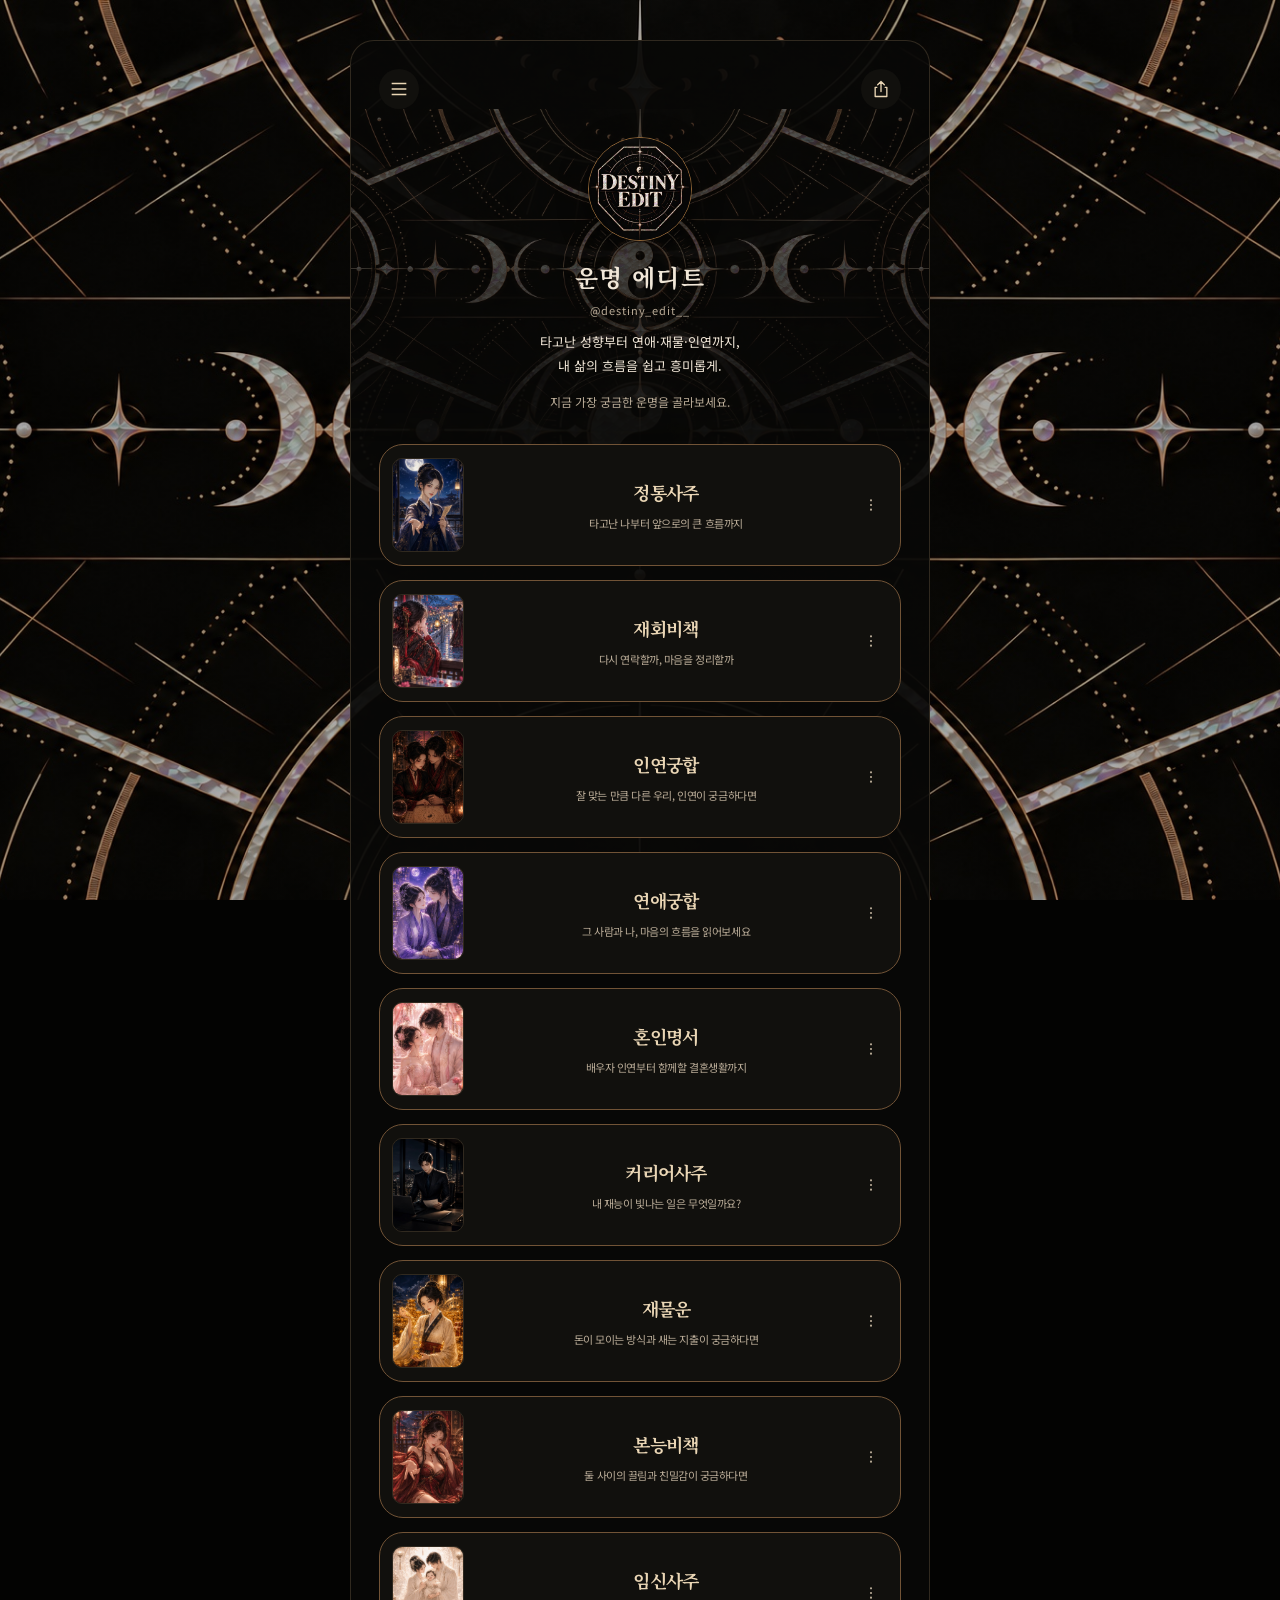
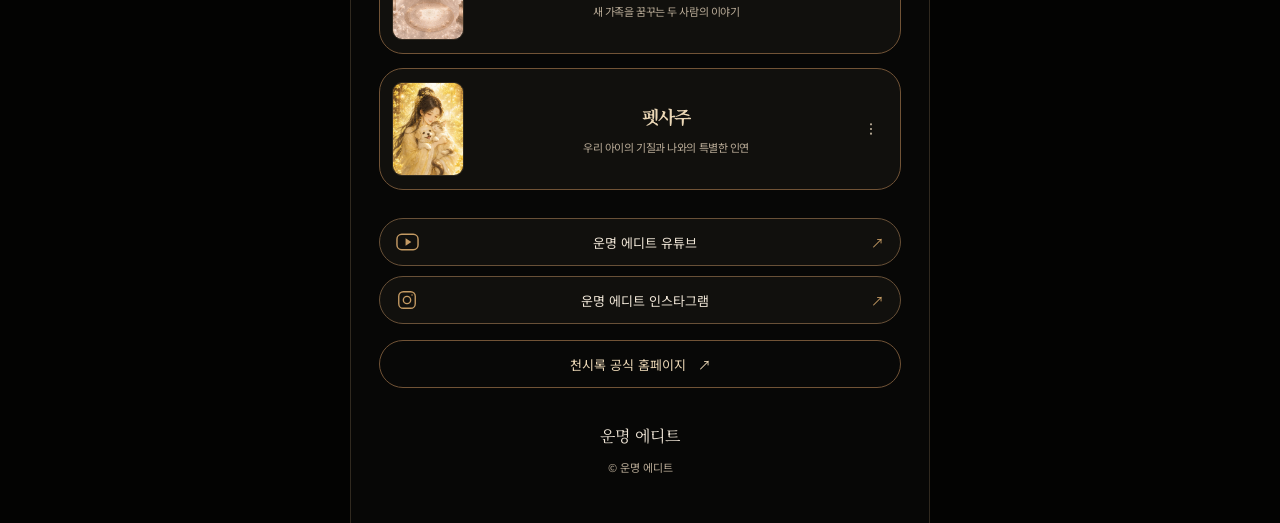
==== commit ffd93475: "Rebrand fortune link page for Destiny Edit channel identity" ====
--- a/saju/index.html
+++ b/saju/index.html
@@ -4,12 +4,12 @@
   <meta charset="utf-8">
   <meta name="viewport" content="width=device-width, initial-scale=1, viewport-fit=cover">
   <meta name="theme-color" content="#071725">
-  <meta name="description" content="사랑부터 일과 재물까지, 내 고민에 맞는 천시록 사주를 찾아보세요.">
+  <meta name="description" content="운명 에디트에서 타고난 성향과 연애, 재물, 인연의 흐름을 쉽고 흥미롭게 만나보세요.">
   <meta property="og:type" content="website">
-  <meta property="og:image" content="https://vulture-lunar.github.io/health-routine/saju/assets/jeongtong-saju.jpg">
-  <meta property="og:title" content="천시록 | 내 고민에 맞는 사주 찾기">
-  <meta property="og:description" content="사랑부터 일과 재물까지, 궁금한 이야기를 골라보세요.">
-  <title>천시록 | 내 고민에 맞는 사주 찾기</title>
+  <meta property="og:image" content="https://vulture-lunar.github.io/health-routine/saju/assets/destiny-hero.jpg">
+  <meta property="og:title" content="운명 에디트 | 궁금했던 내 운명의 이야기">
+  <meta property="og:description" content="지금 가장 궁금한 운명을 골라보세요.">
+  <title>운명 에디트 | 궁금했던 내 운명의 이야기</title>
   <link rel="preconnect" href="https://fonts.googleapis.com">
   <link rel="preconnect" href="https://fonts.gstatic.com" crossorigin>
   <link rel="stylesheet" href="https://fonts.googleapis.com/css2?family=Noto+Sans+KR:wght@400;500;700;800&family=Noto+Serif+KR:wght@500;600;700&display=swap">
@@ -17,16 +17,17 @@
   <link rel="stylesheet" href="../theme.css?v=original-restored-20261124-1">
   <link rel="stylesheet" href="../collection.css?v=choice-copy-20261125-1">
   <link rel="stylesheet" href="../links.css?v=customer-copy-20261127-11">
-  <link rel="stylesheet" href="page.css?v=1">
-  <script src="content.js?v=1" defer></script>
-  <script src="page.js?v=1" defer></script>
+  <link rel="stylesheet" href="page.css?v=destiny-20261127-2">
+  <link rel="stylesheet" href="tokens.css?v=destiny-20261127-2">
+  <script src="content.js?v=destiny-20261127-2" defer></script>
+  <script src="page.js?v=destiny-20261127-2" defer></script>
 </head>
 <body>
   <header class="channel-header">
     <div class="inner">
       <details class="channel-menu">
         <summary aria-label="메뉴 열기"><svg width="22" height="22" viewBox="0 0 24 24" fill="none" stroke="currentColor" stroke-width="1.6" aria-hidden="true"><path d="M4 6h16M4 12h16M4 18h16"/></svg></summary>
-        <nav aria-label="페이지 메뉴"><a href="#top">프로필</a><a href="#readings">사주 보기</a></nav>
+        <nav aria-label="페이지 메뉴"><a href="#top">프로필</a><a href="#readings">사주 보기</a><a href="#channels">채널 모아보기</a></nav>
       </details>
       <button class="profile-share" type="button" aria-label="페이지 공유하기"><svg width="20" height="20" viewBox="0 0 24 24" fill="none" stroke="currentColor" stroke-width="1.6" stroke-linecap="round" stroke-linejoin="round" aria-hidden="true"><path d="M12 15V3m-4 4 4-4 4 4M7 10H5v11h14V10h-2"/></svg></button>
     </div>
@@ -37,9 +38,10 @@
         <div class="collection-intro">
           <div class="profile-avatar profile-wordmark" id="profile-mark" aria-hidden="true">命</div>
           <img class="profile-avatar" id="profile-avatar" alt="" width="96" height="96" hidden>
-          <h1 id="page-title">천시록</h1>
-          <p class="hero-copy" id="page-intro">내일이 궁금한 오늘,<br>나를 읽는 시간.</p>
-          <p class="profile-description" id="page-description">사랑부터 일과 재물까지, 궁금한 이야기를 골라보세요.</p>
+          <h1 id="page-title">운명 에디트</h1>
+          <p class="profile-handle">@destiny_edit__</p>
+          <p class="hero-copy" id="page-intro">타고난 성향부터 연애·재물·인연까지,<br>내 삶의 흐름을 쉽고 흥미롭게.</p>
+          <p class="profile-description" id="page-description">지금 가장 궁금한 운명을 골라보세요.</p>
         </div>
       </div>
     </section>
@@ -50,8 +52,14 @@
       </div>
     </section>
   </main>
+  <section class="channel-links" id="channels" aria-label="운명 에디트 채널">
+    <div class="inner">
+      <a href="https://www.youtube.com/@%EC%9A%B4%EB%AA%85%EC%97%90%EB%94%94%ED%8A%B8" target="_blank" rel="noopener noreferrer"><svg width="23" height="18" viewBox="0 0 24 18" aria-hidden="true"><rect x="1" y="1" width="22" height="16" rx="5" fill="none" stroke="currentColor" stroke-width="1.5"/><path d="m10 5 6 4-6 4Z" fill="currentColor"/></svg><span>운명 에디트 유튜브</span><span aria-hidden="true">↗</span></a>
+      <a href="https://www.instagram.com/destiny_edit__/" target="_blank" rel="noopener noreferrer"><svg width="22" height="22" viewBox="0 0 24 24" fill="none" stroke="currentColor" stroke-width="1.5" aria-hidden="true"><rect x="3" y="3" width="18" height="18" rx="5"/><circle cx="12" cy="12" r="4"/><circle cx="17.5" cy="6.5" r=".8" fill="currentColor" stroke="none"/></svg><span>운명 에디트 인스타그램</span><span aria-hidden="true">↗</span></a>
+    </div>
+  </section>
   <section class="official-home"><div class="inner"><a href="https://www.cheonsirok.co.kr/" target="_blank" rel="noopener noreferrer">천시록 공식 홈페이지 <span aria-hidden="true">↗</span></a></div></section>
-  <footer><div class="inner"><div class="footer-brand" id="footer-title">천시록</div><p id="footer-copyright"></p></div></footer>
+  <footer><div class="inner"><div class="footer-brand" id="footer-title">운명 에디트</div><p id="footer-copyright"></p></div></footer>
   <dialog class="share-dialog" id="share-dialog" aria-labelledby="share-heading">
     <div class="share-heading"><h2 id="share-heading">링크 공유하기</h2><button type="button" id="share-close" aria-label="공유 창 닫기">×</button></div>
     <label class="visually-hidden" for="share-url">공유할 링크</label>
--- a/saju/page.css
+++ b/saju/page.css
@@ -30,3 +30,50 @@
 .official-home a { display:flex; align-items:center; justify-content:center; gap:12px; min-height:48px; border:1px solid var(--color-profile-border); border-radius:var(--radius-link); color:var(--color-gold-light); font-size:13px; white-space:nowrap; }
 .official-home a:hover { background:var(--color-paper-2); }
 .official-home a:focus-visible { outline:2px solid var(--color-gold-light); outline-offset:3px; }
+/* Hallmark · pre-emit critique: P5 H5 E5 S5 R5 V4
+ * genre: atmospheric profile · theme: supplied Destiny Edit identity
+ * black / antique gold / mother-of-pearl · existing product link structure
+ */
+html {
+  background-color:var(--color-profile-surround);
+  background-image:linear-gradient(var(--color-background-veil),var(--color-background-veil)),url('assets/destiny-wide.jpg');
+  background-position:center top;
+  background-size:cover;
+  background-attachment:fixed;
+}
+body { background:var(--color-body-overlay); border:1px solid var(--color-rule-soft); border-bottom:0; }
+.channel-header { z-index:2; }
+.hero { position:relative; overflow:hidden; }
+.hero::before {
+  content:""; display:block; position:absolute; inset:0; pointer-events:none;
+  background:url('assets/destiny-hero.jpg') center center / cover no-repeat;
+  opacity:.30;
+  mask-image:linear-gradient(to bottom,var(--color-mask-solid) 40%,var(--color-clear));
+}
+.hero .inner { position:relative; z-index:1; padding-top:28px; }
+#profile-avatar { width:104px; height:104px; padding:0; object-fit:cover; border:1px solid var(--color-gold-deep); background:var(--color-brand-paper); box-shadow:0 8px 28px var(--color-avatar-shadow); }
+.hero h1 { color:var(--color-ink); letter-spacing:.06em; margin-top:18px; }
+.profile-handle { margin:7px 0 5px; font-size:11px; color:var(--color-muted); letter-spacing:.08em; }
+.hero-copy { font-size:13px; font-weight:400; line-height:1.9; }
+.profile-description { margin-top:12px; font-size:12px; }
+#reading-list .link-row { background:var(--color-paper-2); border-color:var(--color-profile-border); }
+#reading-list .link-row:hover { background:var(--color-raised); }
+#reading-list .routine-thumb { border:1px solid var(--color-rule-soft); }
+#reading-list .link-effect { color:var(--color-gold-light); }
+.channel-links { padding:4px 0 16px; }
+.channel-links .inner { display:grid; grid-template-columns:minmax(0,1fr); gap:10px; }
+.channel-links a { display:flex; align-items:center; gap:12px; padding:12px 16px; min-height:48px; border:1px solid var(--color-rule); border-radius:var(--radius-link); background:var(--color-paper-2); color:var(--color-ink); font-size:13px; white-space:nowrap; }
+.channel-links a svg { flex:none; color:var(--color-gold); }
+.channel-links a > span:first-of-type { flex:1; text-align:center; }
+.channel-links a > span:last-child { color:var(--color-gold); }
+.channel-links a:hover { background:var(--color-raised); }
+.channel-links a:focus-visible { outline:2px solid var(--color-gold-light); outline-offset:3px; }
+.official-home a { background:var(--color-paper); }
+footer { padding-top:24px; }
+footer .footer-brand { color:var(--color-ink); }
+@media(max-width:600px) {
+  body { border:0; }
+  html { background-size:auto 100dvh; }
+  .hero .inner { padding-top:24px; }
+  .hero::before { background-size:auto 100%; }
+}
--- a/saju/tokens.css
+++ b/saju/tokens.css
@@ -0,0 +1,23 @@
+/* Destiny Edit · user supplied black, antique gold and mother-of-pearl identity. */
+:root {
+  --color-paper:#080807;
+  --color-paper-2:#11100d;
+  --color-raised:#1d1913;
+  --color-ink:#f1e7d8;
+  --color-muted:#b9ab97;
+  --color-gold:#c49a63;
+  --color-gold-light:#ead6b5;
+  --color-gold-deep:#8f6537;
+  --color-rule:#685037;
+  --color-rule-soft:#30291f;
+  --color-profile-surround:#030302;
+  --color-profile-border:#715336;
+  --color-profile-backdrop:#000000b3;
+  --color-brand-paper:#080807;
+  --color-background-veil:#03030255;
+  --color-body-overlay:#080807ed;
+  --color-avatar-shadow:#00000080;
+  --color-pearl-pink:#dbc6cf;
+  --color-pearl-blue:#c5d0dc;
+  --color-mask-solid:#000;
+}
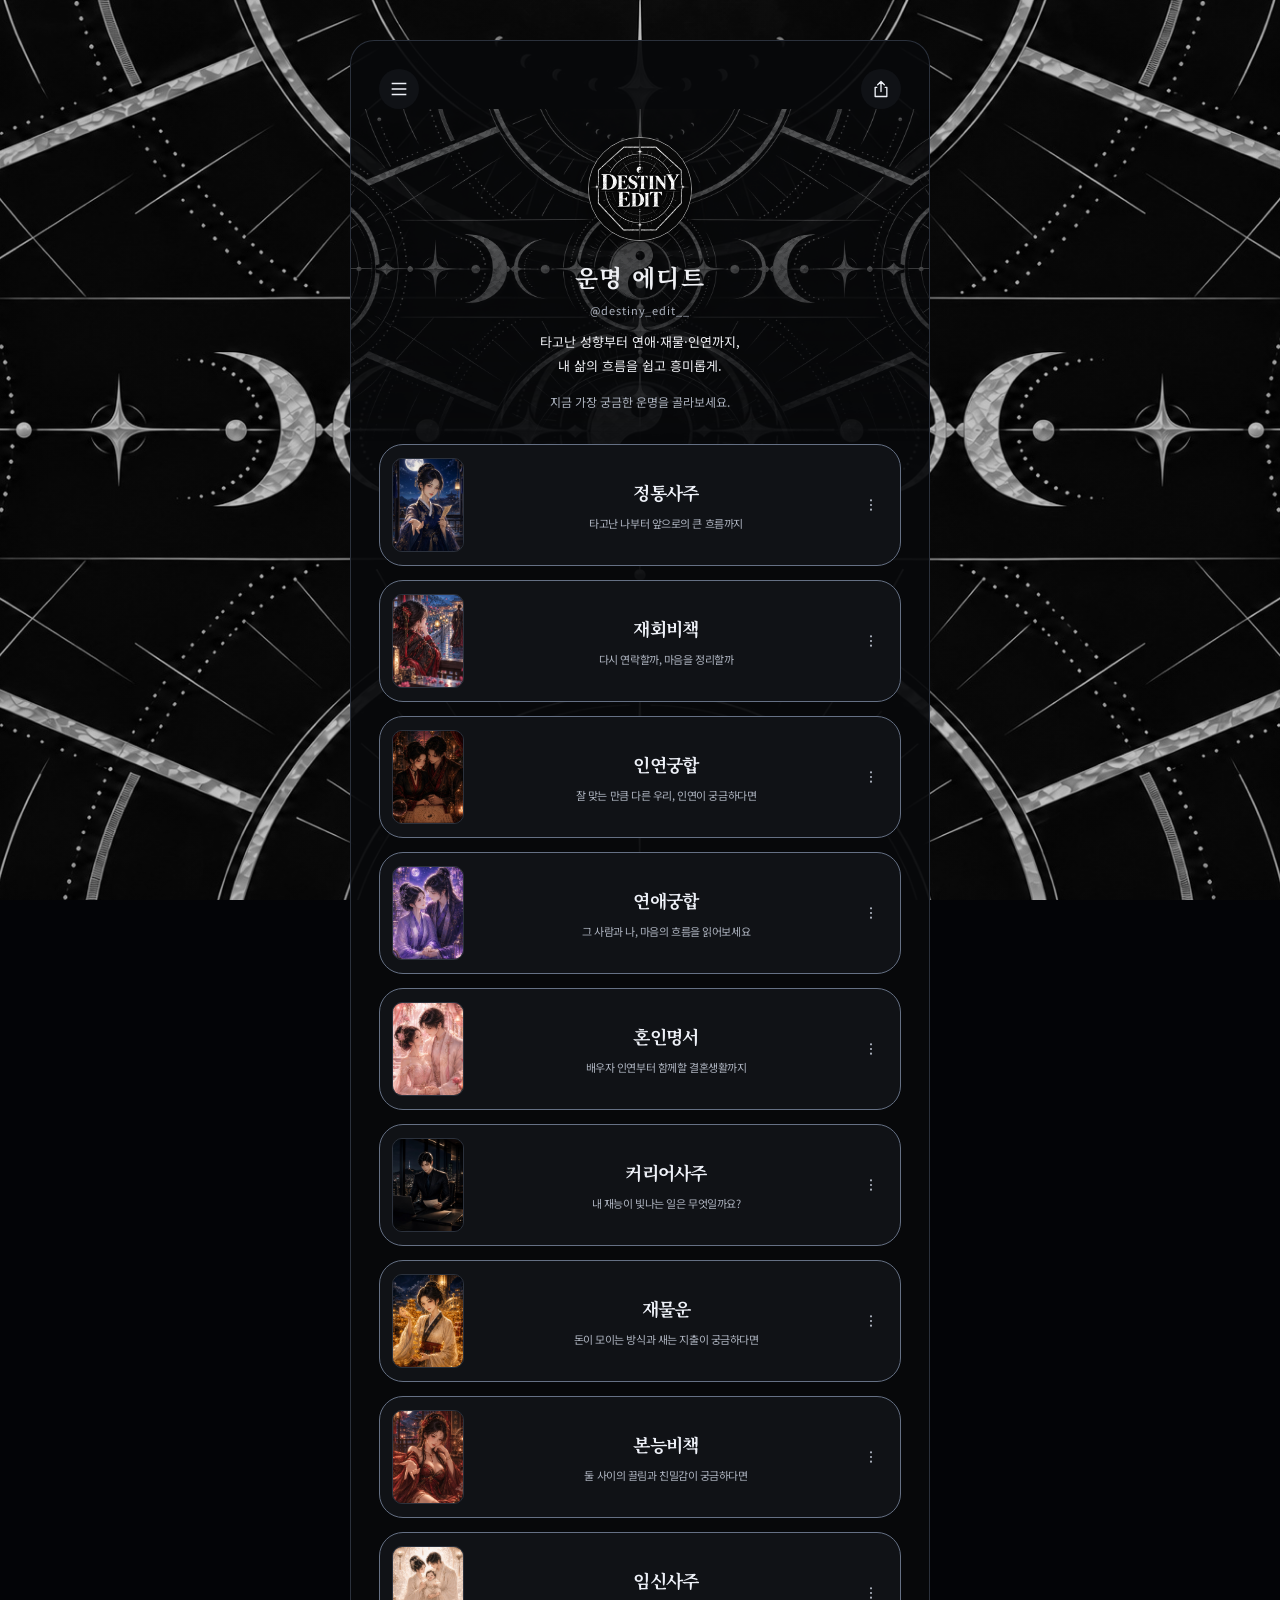
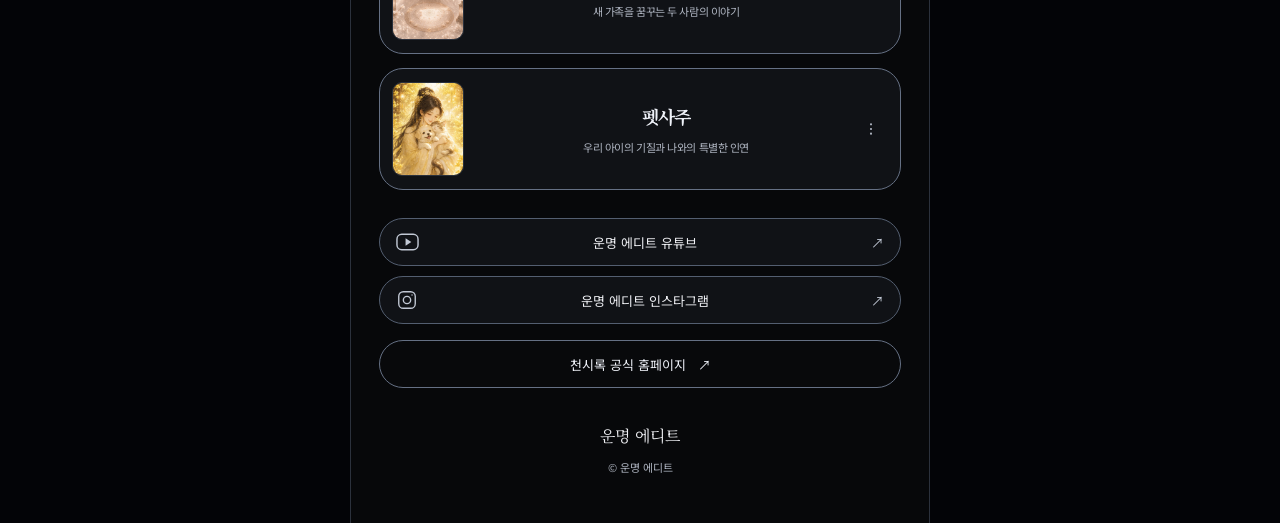
==== commit 8ebc541a: "Switch Destiny Edit page to silver mother-of-pearl palette" ====
--- a/saju/index.html
+++ b/saju/index.html
@@ -3,7 +3,7 @@
 <head>
   <meta charset="utf-8">
   <meta name="viewport" content="width=device-width, initial-scale=1, viewport-fit=cover">
-  <meta name="theme-color" content="#071725">
+  <meta name="theme-color" content="#08090b">
   <meta name="description" content="운명 에디트에서 타고난 성향과 연애, 재물, 인연의 흐름을 쉽고 흥미롭게 만나보세요.">
   <meta property="og:type" content="website">
   <meta property="og:image" content="https://vulture-lunar.github.io/health-routine/saju/assets/destiny-hero.jpg">
@@ -17,8 +17,8 @@
   <link rel="stylesheet" href="../theme.css?v=original-restored-20261124-1">
   <link rel="stylesheet" href="../collection.css?v=choice-copy-20261125-1">
   <link rel="stylesheet" href="../links.css?v=customer-copy-20261127-11">
-  <link rel="stylesheet" href="page.css?v=destiny-20261127-2">
-  <link rel="stylesheet" href="tokens.css?v=destiny-20261127-2">
+  <link rel="stylesheet" href="page.css?v=silver-20261127-3">
+  <link rel="stylesheet" href="tokens.css?v=silver-20261127-3">
   <script src="content.js?v=destiny-20261127-2" defer></script>
   <script src="page.js?v=destiny-20261127-2" defer></script>
 </head>
--- a/saju/page.css
+++ b/saju/page.css
@@ -32,7 +32,7 @@
 .official-home a:focus-visible { outline:2px solid var(--color-gold-light); outline-offset:3px; }
 /* Hallmark · pre-emit critique: P5 H5 E5 S5 R5 V4
  * genre: atmospheric profile · theme: supplied Destiny Edit identity
- * black / antique gold / mother-of-pearl · existing product link structure
+ * black / cool silver / mother-of-pearl · existing product link structure
  */
 html {
   background-color:var(--color-profile-surround);
@@ -77,3 +77,12 @@
   .hero .inner { padding-top:24px; }
   .hero::before { background-size:auto 100%; }
 }
+/* Silver treatment for decorative artwork; product artwork retains its colors. */
+html { background-image:none; isolation:isolate; }
+html::before {
+  content:""; position:fixed; inset:0; z-index:-1; pointer-events:none;
+  background:linear-gradient(var(--color-background-veil),var(--color-background-veil)),url('assets/destiny-wide.jpg') center top / cover no-repeat;
+  filter:var(--metal-art-filter);
+}
+.hero::before,#profile-avatar { filter:var(--metal-art-filter); }
+@media(max-width:600px) { html::before { background-size:auto 100dvh; } }
--- a/saju/tokens.css
+++ b/saju/tokens.css
@@ -1,23 +1,28 @@
-/* Destiny Edit · user supplied black, antique gold and mother-of-pearl identity. */
+/* Destiny Edit · black, cool silver and mother-of-pearl identity. */
 :root {
-  --color-paper:#080807;
-  --color-paper-2:#11100d;
-  --color-raised:#1d1913;
-  --color-ink:#f1e7d8;
-  --color-muted:#b9ab97;
-  --color-gold:#c49a63;
-  --color-gold-light:#ead6b5;
-  --color-gold-deep:#8f6537;
-  --color-rule:#685037;
-  --color-rule-soft:#30291f;
-  --color-profile-surround:#030302;
-  --color-profile-border:#715336;
+  --color-paper:#08090b;
+  --color-paper-2:#101216;
+  --color-raised:#191d24;
+  --color-ink:#f0f1f5;
+  --color-muted:#adb3bf;
+  --color-silver:#c1c8d4;
+  --color-silver-light:#eef1f8;
+  --color-silver-deep:#788395;
+  /* Compatibility aliases for the shared profile stylesheet. */
+  --color-gold:var(--color-silver);
+  --color-gold-light:var(--color-silver-light);
+  --color-gold-deep:var(--color-silver-deep);
+  --color-rule:#535e70;
+  --color-rule-soft:#2b313c;
+  --color-profile-surround:#030407;
+  --color-profile-border:#657084;
   --color-profile-backdrop:#000000b3;
-  --color-brand-paper:#080807;
-  --color-background-veil:#03030255;
-  --color-body-overlay:#080807ed;
+  --color-brand-paper:#08090b;
+  --color-background-veil:#03040755;
+  --color-body-overlay:#08090bed;
   --color-avatar-shadow:#00000080;
-  --color-pearl-pink:#dbc6cf;
-  --color-pearl-blue:#c5d0dc;
+  --color-pearl-pink:#d9d1e4;
+  --color-pearl-blue:#ccd8eb;
   --color-mask-solid:#000;
+  --metal-art-filter:grayscale(1) brightness(1.15);
 }
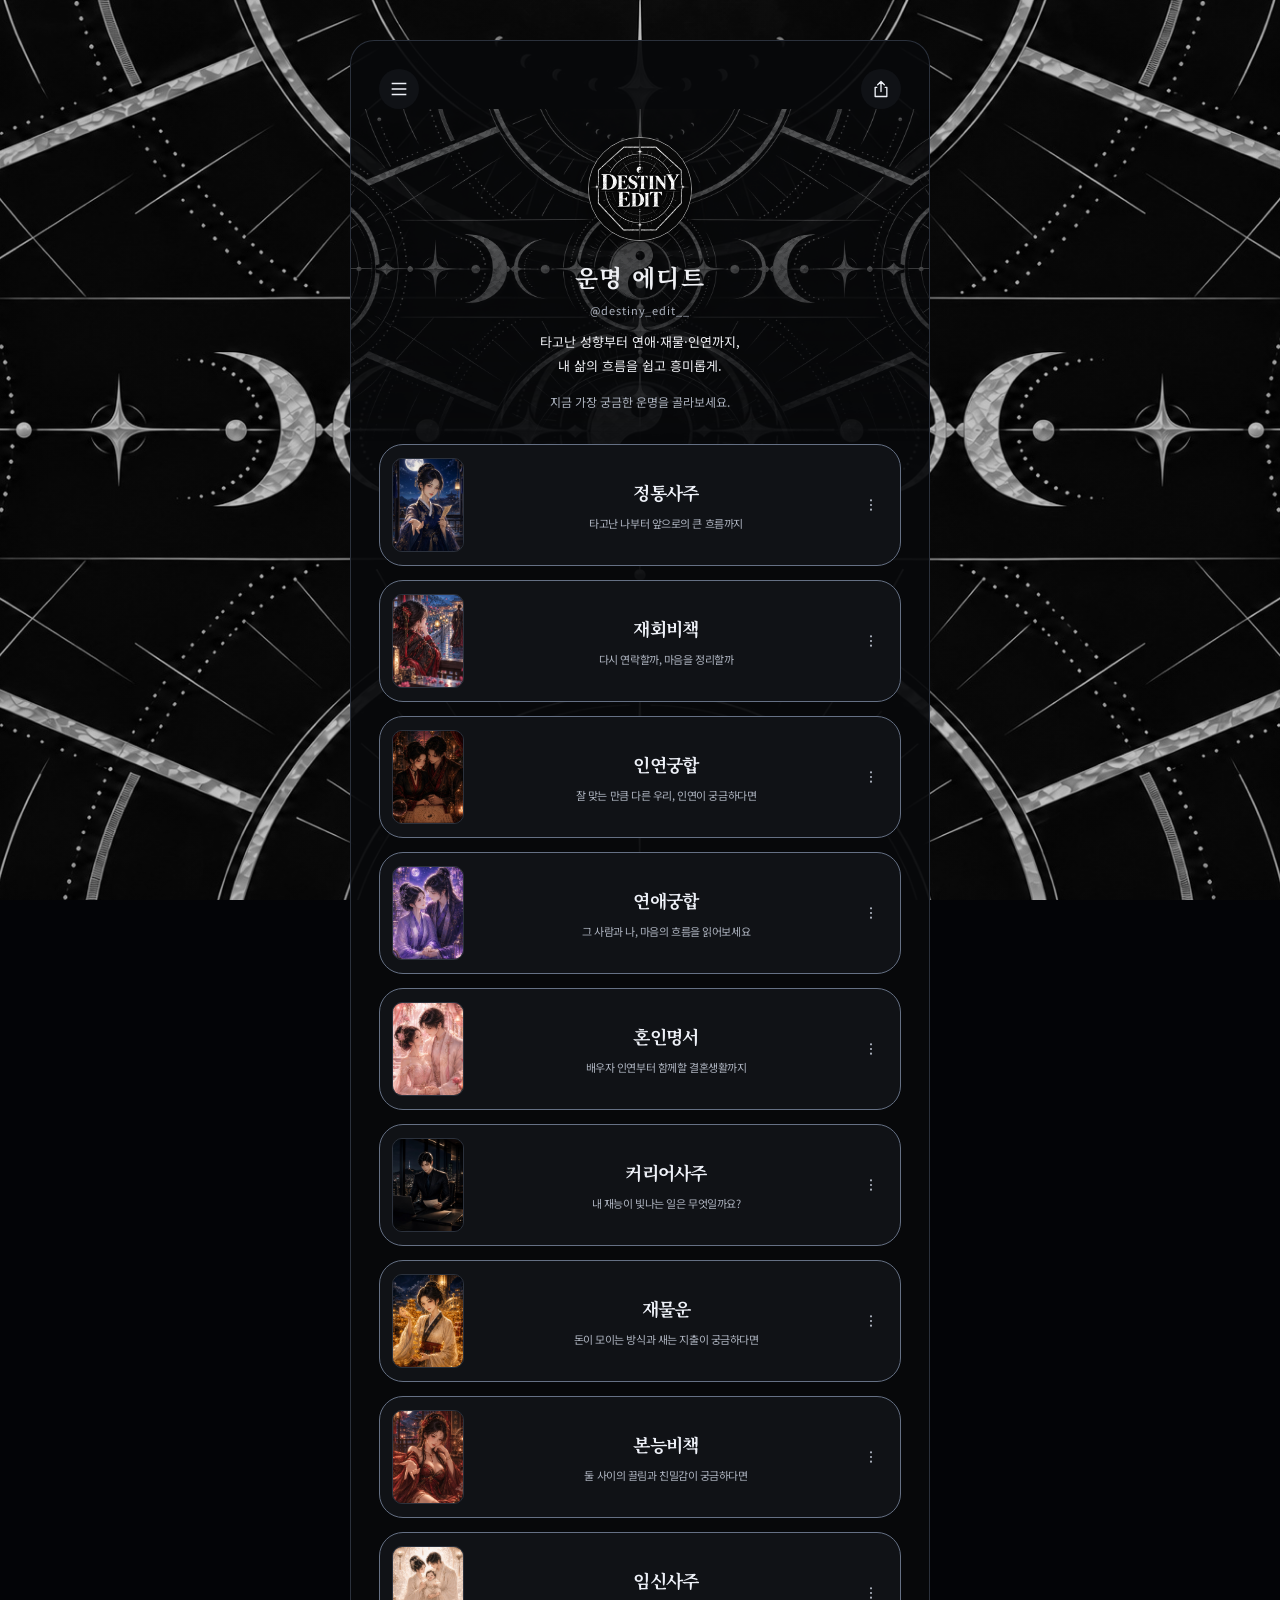
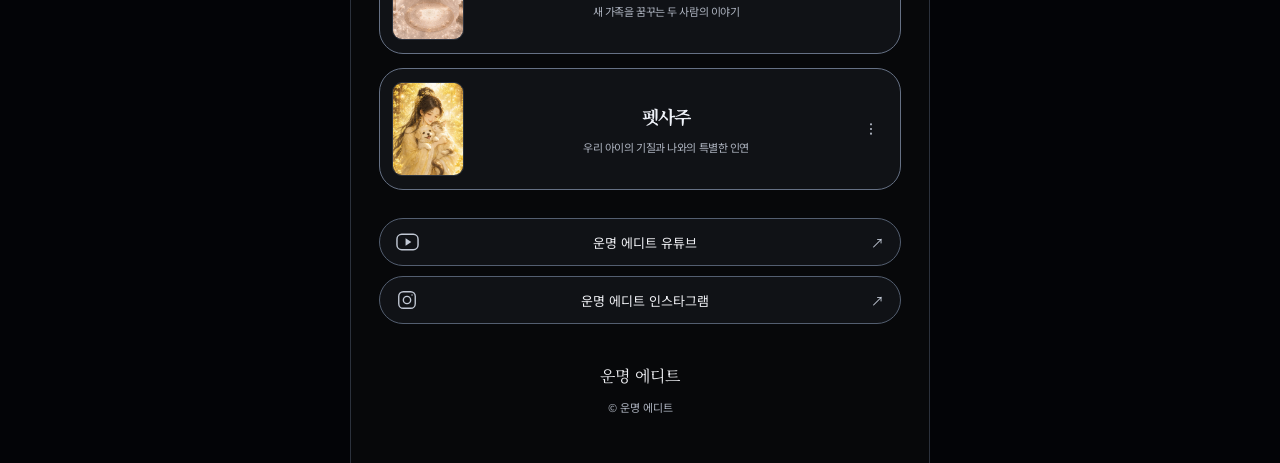
==== commit 1d43dd06: "Remove official Cheonsirok homepage button from fortune page" ====
--- a/saju/index.html
+++ b/saju/index.html
@@ -58,7 +58,6 @@
       <a href="https://www.instagram.com/destiny_edit__/" target="_blank" rel="noopener noreferrer"><svg width="22" height="22" viewBox="0 0 24 24" fill="none" stroke="currentColor" stroke-width="1.5" aria-hidden="true"><rect x="3" y="3" width="18" height="18" rx="5"/><circle cx="12" cy="12" r="4"/><circle cx="17.5" cy="6.5" r=".8" fill="currentColor" stroke="none"/></svg><span>운명 에디트 인스타그램</span><span aria-hidden="true">↗</span></a>
     </div>
   </section>
-  <section class="official-home"><div class="inner"><a href="https://www.cheonsirok.co.kr/" target="_blank" rel="noopener noreferrer">천시록 공식 홈페이지 <span aria-hidden="true">↗</span></a></div></section>
   <footer><div class="inner"><div class="footer-brand" id="footer-title">운명 에디트</div><p id="footer-copyright"></p></div></footer>
   <dialog class="share-dialog" id="share-dialog" aria-labelledby="share-heading">
     <div class="share-heading"><h2 id="share-heading">링크 공유하기</h2><button type="button" id="share-close" aria-label="공유 창 닫기">×</button></div>
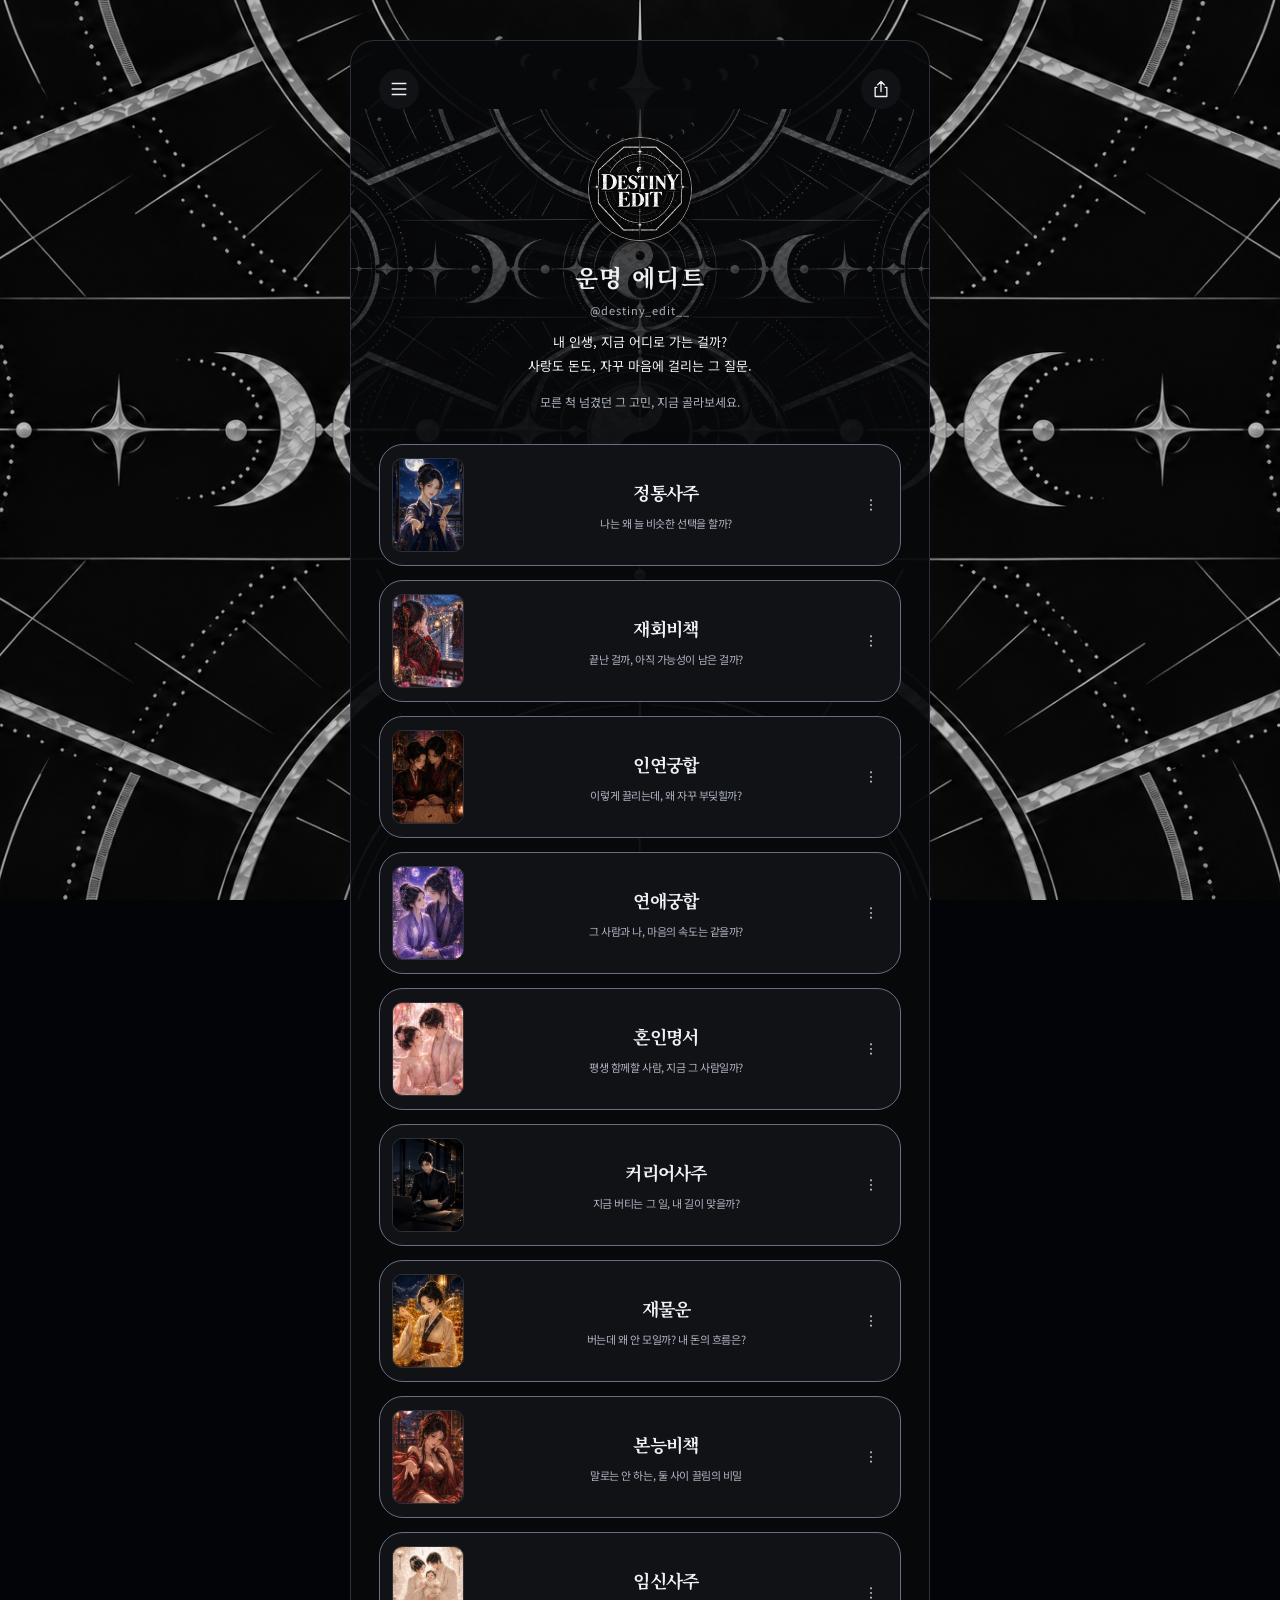
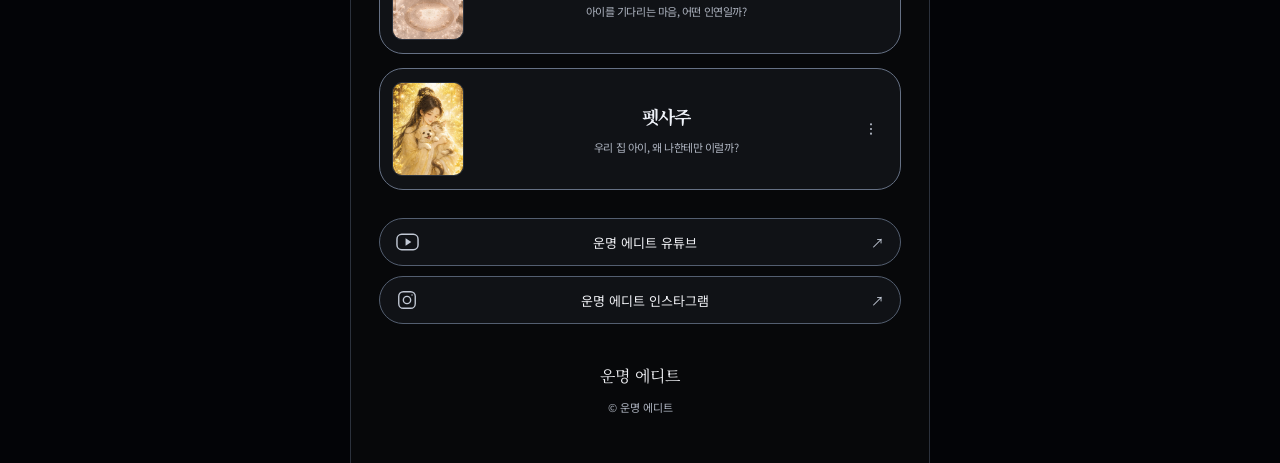
==== commit 6684f089: "Sharpen fortune page descriptions with curiosity-driven questions" ====
--- a/saju/index.html
+++ b/saju/index.html
@@ -4,11 +4,11 @@
   <meta charset="utf-8">
   <meta name="viewport" content="width=device-width, initial-scale=1, viewport-fit=cover">
   <meta name="theme-color" content="#08090b">
-  <meta name="description" content="운명 에디트에서 타고난 성향과 연애, 재물, 인연의 흐름을 쉽고 흥미롭게 만나보세요.">
+  <meta name="description" content="내 인생, 지금 어디로 가는 걸까? 사랑도 돈도 자꾸 마음에 걸리는 그 질문을 운명 에디트에서 만나보세요.">
   <meta property="og:type" content="website">
   <meta property="og:image" content="https://vulture-lunar.github.io/health-routine/saju/assets/destiny-hero.jpg">
   <meta property="og:title" content="운명 에디트 | 궁금했던 내 운명의 이야기">
-  <meta property="og:description" content="지금 가장 궁금한 운명을 골라보세요.">
+  <meta property="og:description" content="모른 척 넘겼던 그 고민, 지금 골라보세요.">
   <title>운명 에디트 | 궁금했던 내 운명의 이야기</title>
   <link rel="preconnect" href="https://fonts.googleapis.com">
   <link rel="preconnect" href="https://fonts.gstatic.com" crossorigin>
@@ -19,7 +19,7 @@
   <link rel="stylesheet" href="../links.css?v=customer-copy-20261127-11">
   <link rel="stylesheet" href="page.css?v=silver-20261127-3">
   <link rel="stylesheet" href="tokens.css?v=silver-20261127-3">
-  <script src="content.js?v=destiny-20261127-2" defer></script>
+  <script src="content.js?v=curiosity-20261127-4" defer></script>
   <script src="page.js?v=destiny-20261127-2" defer></script>
 </head>
 <body>
@@ -40,8 +40,8 @@
           <img class="profile-avatar" id="profile-avatar" alt="" width="96" height="96" hidden>
           <h1 id="page-title">운명 에디트</h1>
           <p class="profile-handle">@destiny_edit__</p>
-          <p class="hero-copy" id="page-intro">타고난 성향부터 연애·재물·인연까지,<br>내 삶의 흐름을 쉽고 흥미롭게.</p>
-          <p class="profile-description" id="page-description">지금 가장 궁금한 운명을 골라보세요.</p>
+          <p class="hero-copy" id="page-intro">내 인생, 지금 어디로 가는 걸까?<br>사랑도 돈도, 자꾸 마음에 걸리는 그 질문.</p>
+          <p class="profile-description" id="page-description">모른 척 넘겼던 그 고민, 지금 골라보세요.</p>
         </div>
       </div>
     </section>
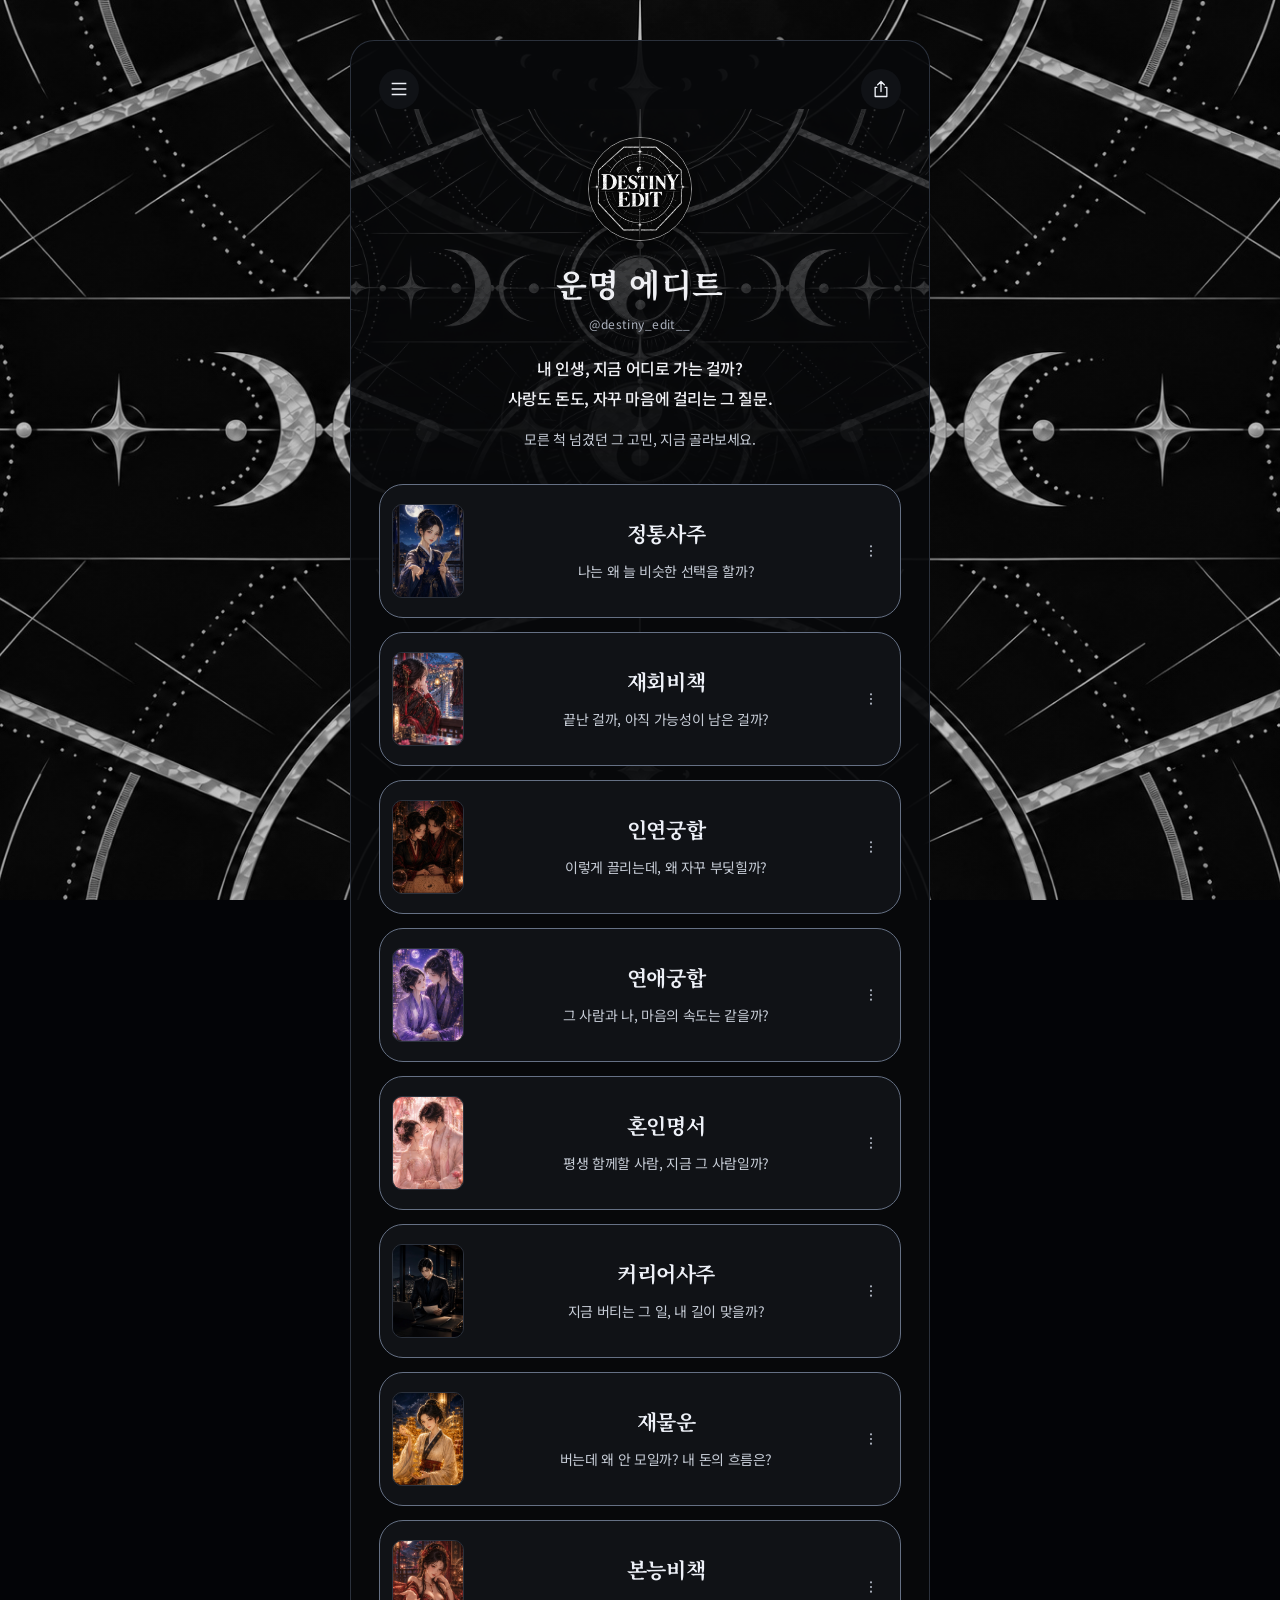
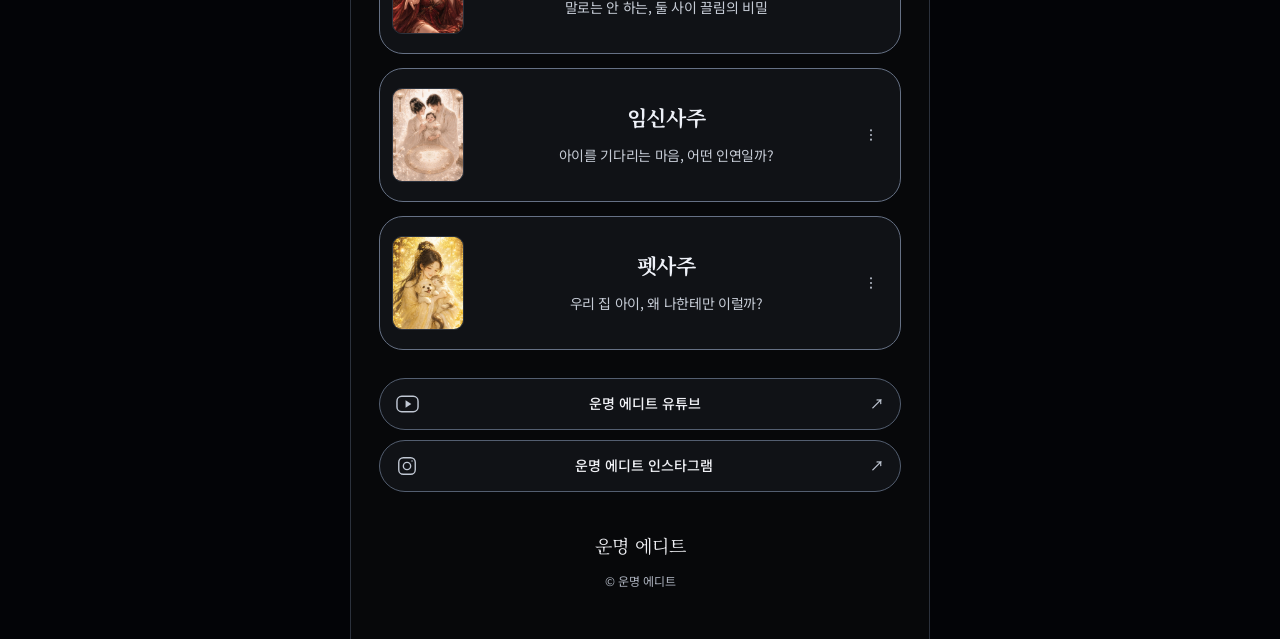
==== commit c81c63c3: "Improve fortune page typography and mobile readability" ====
--- a/saju/index.html
+++ b/saju/index.html
@@ -17,8 +17,8 @@
   <link rel="stylesheet" href="../theme.css?v=original-restored-20261124-1">
   <link rel="stylesheet" href="../collection.css?v=choice-copy-20261125-1">
   <link rel="stylesheet" href="../links.css?v=customer-copy-20261127-11">
-  <link rel="stylesheet" href="page.css?v=silver-20261127-3">
-  <link rel="stylesheet" href="tokens.css?v=silver-20261127-3">
+  <link rel="stylesheet" href="page.css?v=typography-20261127-5">
+  <link rel="stylesheet" href="tokens.css?v=typography-20261127-5">
   <script src="content.js?v=curiosity-20261127-4" defer></script>
   <script src="page.js?v=destiny-20261127-2" defer></script>
 </head>
--- a/saju/page.css
+++ b/saju/page.css
@@ -86,3 +86,28 @@
 }
 .hero::before,#profile-avatar { filter:var(--metal-art-filter); }
 @media(max-width:600px) { html::before { background-size:auto 100dvh; } }
+/* Readable typography at phone widths without squeezing the captions. */
+.hero h1 { font-family:var(--font-display); font-size:var(--text-profile-title); font-weight:700; line-height:1.5; letter-spacing:.015em; }
+.profile-handle { font-family:var(--font-body); font-size:var(--text-caption); letter-spacing:.035em; margin-top:8px; }
+.hero-copy { font-family:var(--font-body); font-size:var(--text-profile-intro); font-weight:500; line-height:1.85; letter-spacing:-.025em; max-width:100%; margin-top:16px; }
+.profile-description { font-family:var(--font-body); font-size:var(--text-profile-note); line-height:1.75; letter-spacing:-.025em; color:var(--color-description); margin-top:14px; }
+.hero::before { opacity:.22; }
+#reading-list .product-link { min-height:132px; padding-block:16px; }
+#reading-list .link-copy { gap:9px; }
+#reading-list .link-effect { font-family:var(--font-display); font-size:var(--text-reading-title); font-weight:700; line-height:1.5; letter-spacing:-.02em; }
+#reading-list .link-detail { font-family:var(--font-body); font-size:var(--text-reading-description); font-weight:400; line-height:1.75; letter-spacing:-.025em; color:var(--color-description); white-space:normal; text-wrap:balance; }
+.channel-links a { font-family:var(--font-body); font-size:14px; font-weight:500; line-height:1.6; min-height:52px; }
+footer .footer-brand { font-size:18px; }
+footer p { font-size:var(--text-caption); line-height:1.7; }
+@media(max-width:600px) {
+  .hero h1 { font-size:30px; }
+  #reading-list .product-link { min-height:126px; }
+  #reading-list .link-effect { font-size:20px; }
+}
+@media(max-width:374px) {
+  .hero h1 { font-size:28px; }
+  .hero-copy { font-size:15px; }
+  .profile-description { font-size:13px; }
+  #reading-list .link-effect { font-size:19px; }
+  #reading-list .link-detail { font-size:13px; }
+}
--- a/saju/tokens.css
+++ b/saju/tokens.css
@@ -26,3 +26,15 @@
   --color-mask-solid:#000;
   --metal-art-filter:grayscale(1) brightness(1.15);
 }
+/* Reading hierarchy: expressive serif titles, clear sans-serif descriptions. */
+:root {
+  --font-display:'Noto Serif KR',serif;
+  --font-body:'Noto Sans KR','Apple SD Gothic Neo',system-ui,sans-serif;
+  --text-profile-title:32px;
+  --text-reading-title:21px;
+  --text-reading-description:14px;
+  --text-profile-intro:16px;
+  --text-profile-note:14px;
+  --text-caption:12px;
+  --color-description:#c6ccd6;
+}
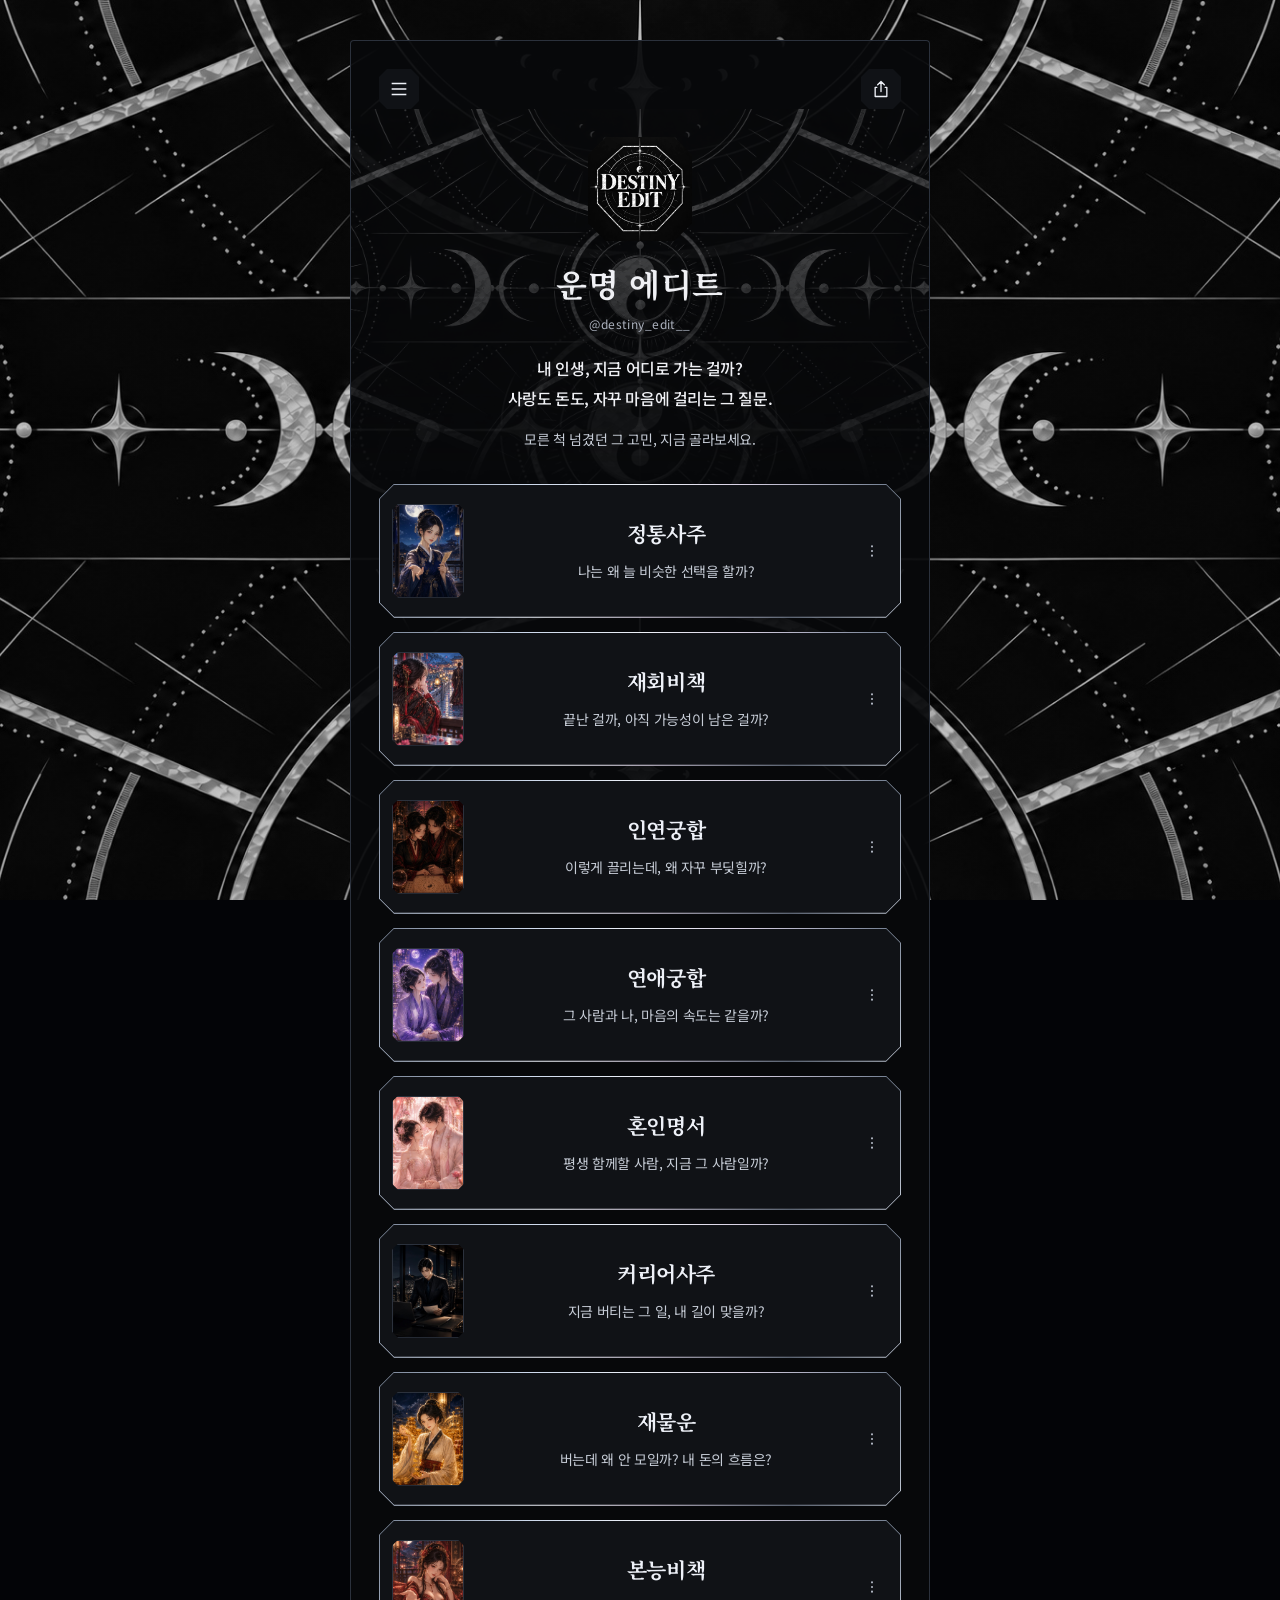
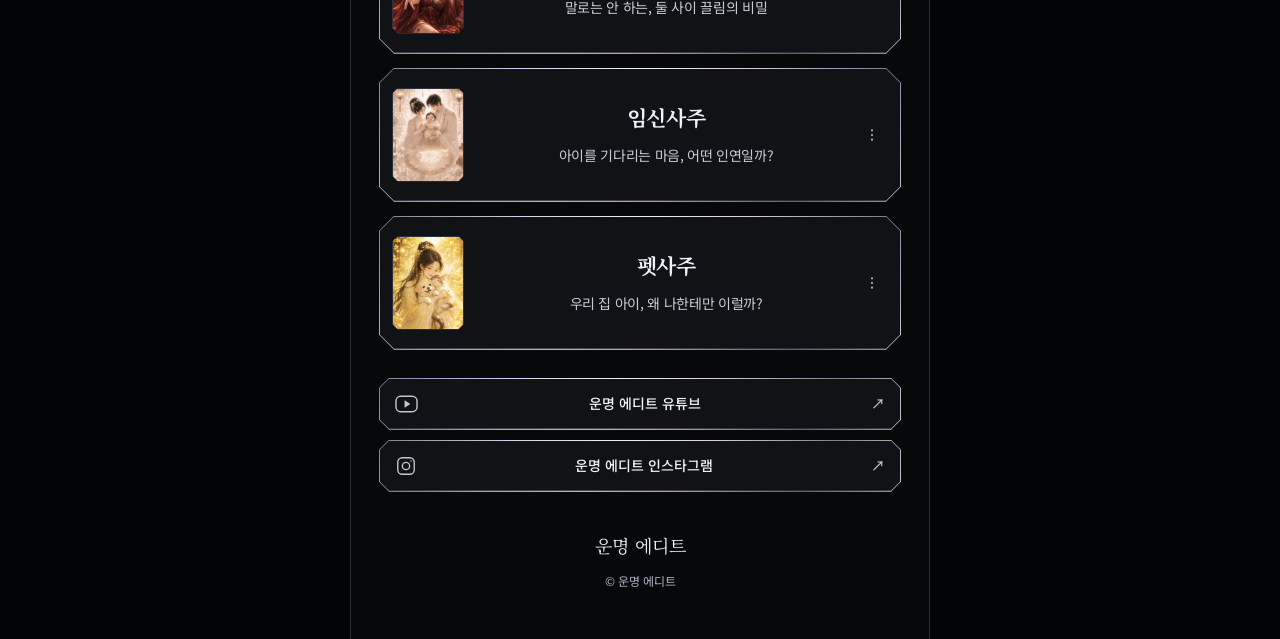
==== commit b1a379e9: "Emphasize faceted silver inlay shapes on fortune page" ====
--- a/saju/index.html
+++ b/saju/index.html
@@ -17,8 +17,8 @@
   <link rel="stylesheet" href="../theme.css?v=original-restored-20261124-1">
   <link rel="stylesheet" href="../collection.css?v=choice-copy-20261125-1">
   <link rel="stylesheet" href="../links.css?v=customer-copy-20261127-11">
-  <link rel="stylesheet" href="page.css?v=typography-20261127-5">
-  <link rel="stylesheet" href="tokens.css?v=typography-20261127-5">
+  <link rel="stylesheet" href="page.css?v=facets-20261127-6">
+  <link rel="stylesheet" href="tokens.css?v=facets-20261127-6">
   <script src="content.js?v=curiosity-20261127-4" defer></script>
   <script src="page.js?v=destiny-20261127-2" defer></script>
 </head>
--- a/saju/page.css
+++ b/saju/page.css
@@ -111,3 +111,33 @@
   #reading-list .link-effect { font-size:19px; }
   #reading-list .link-detail { font-size:13px; }
 }
+/* Beveled geometric edges echo the angular mother-of-pearl inlay. */
+body { border-radius:4px 4px 0 0; }
+#profile-avatar { border:0; border-radius:0; clip-path:polygon(17% 0,83% 0,100% 17%,100% 83%,83% 100%,17% 100%,0 83%,0 17%); }
+.channel-menu summary,.profile-share { border-radius:0; clip-path:polygon(8px 0,calc(100% - 8px) 0,100% 8px,100% calc(100% - 8px),calc(100% - 8px) 100%,8px 100%,0 calc(100% - 8px),0 8px); }
+#reading-list .link-row {
+  border:0; border-radius:0; padding:1px; isolation:isolate;
+  background:var(--pearl-edge);
+  clip-path:polygon(var(--cut-card) 0,calc(100% - var(--cut-card)) 0,100% var(--cut-card),100% calc(100% - var(--cut-card)),calc(100% - var(--cut-card)) 100%,var(--cut-card) 100%,0 calc(100% - var(--cut-card)),0 var(--cut-card));
+}
+#reading-list .link-row::before {
+  content:""; position:absolute; inset:1px; z-index:-1; pointer-events:none;
+  background:var(--color-paper-2);
+  clip-path:polygon(calc(var(--cut-card) - 1px) 0,calc(100% - var(--cut-card) + 1px) 0,100% calc(var(--cut-card) - 1px),100% calc(100% - var(--cut-card) + 1px),calc(100% - var(--cut-card) + 1px) 100%,calc(var(--cut-card) - 1px) 100%,0 calc(100% - var(--cut-card) + 1px),0 calc(var(--cut-card) - 1px));
+}
+#reading-list .link-row:hover { background:var(--pearl-edge); }
+#reading-list .link-row:hover::before { background:var(--color-raised); }
+#reading-list .link-row:focus-within { background:var(--color-silver-light); }
+#reading-list .link-row:focus-within::before { inset:3px; }
+#reading-list .product-link { border-radius:0; }
+#reading-list .routine-thumb { border-radius:0; clip-path:polygon(6px 0,calc(100% - 6px) 0,100% 6px,100% calc(100% - 6px),calc(100% - 6px) 100%,6px 100%,0 calc(100% - 6px),0 6px); }
+.channel-links a {
+  position:relative; isolation:isolate; border:0; border-radius:0;
+  background:var(--pearl-edge);
+  clip-path:polygon(var(--cut-social) 0,calc(100% - var(--cut-social)) 0,100% var(--cut-social),100% calc(100% - var(--cut-social)),calc(100% - var(--cut-social)) 100%,var(--cut-social) 100%,0 calc(100% - var(--cut-social)),0 var(--cut-social));
+}
+.channel-links a::before { content:""; position:absolute; inset:1px; z-index:-1; pointer-events:none; background:var(--color-paper-2); clip-path:polygon(9px 0,calc(100% - 9px) 0,100% 9px,100% calc(100% - 9px),calc(100% - 9px) 100%,9px 100%,0 calc(100% - 9px),0 9px); }
+.channel-links a:hover { background:var(--pearl-edge); }
+.channel-links a:hover::before { background:var(--color-raised); }
+.channel-links a:focus-visible::before { inset:3px; }
+.channel-menu summary:focus-visible,.profile-share:focus-visible { outline:none; box-shadow:inset 0 0 0 2px var(--color-silver-light); background:var(--color-raised); }
--- a/saju/tokens.css
+++ b/saju/tokens.css
@@ -38,3 +38,9 @@
   --text-caption:12px;
   --color-description:#c6ccd6;
 }
+/* Faceted silver inlay edges. */
+:root {
+  --cut-card:15px;
+  --cut-social:10px;
+  --pearl-edge:linear-gradient(125deg,var(--color-silver-deep) 0%,var(--color-pearl-blue) 24%,var(--color-silver-light) 43%,var(--color-pearl-pink) 59%,var(--color-silver-deep) 82%,var(--color-silver) 100%);
+}
